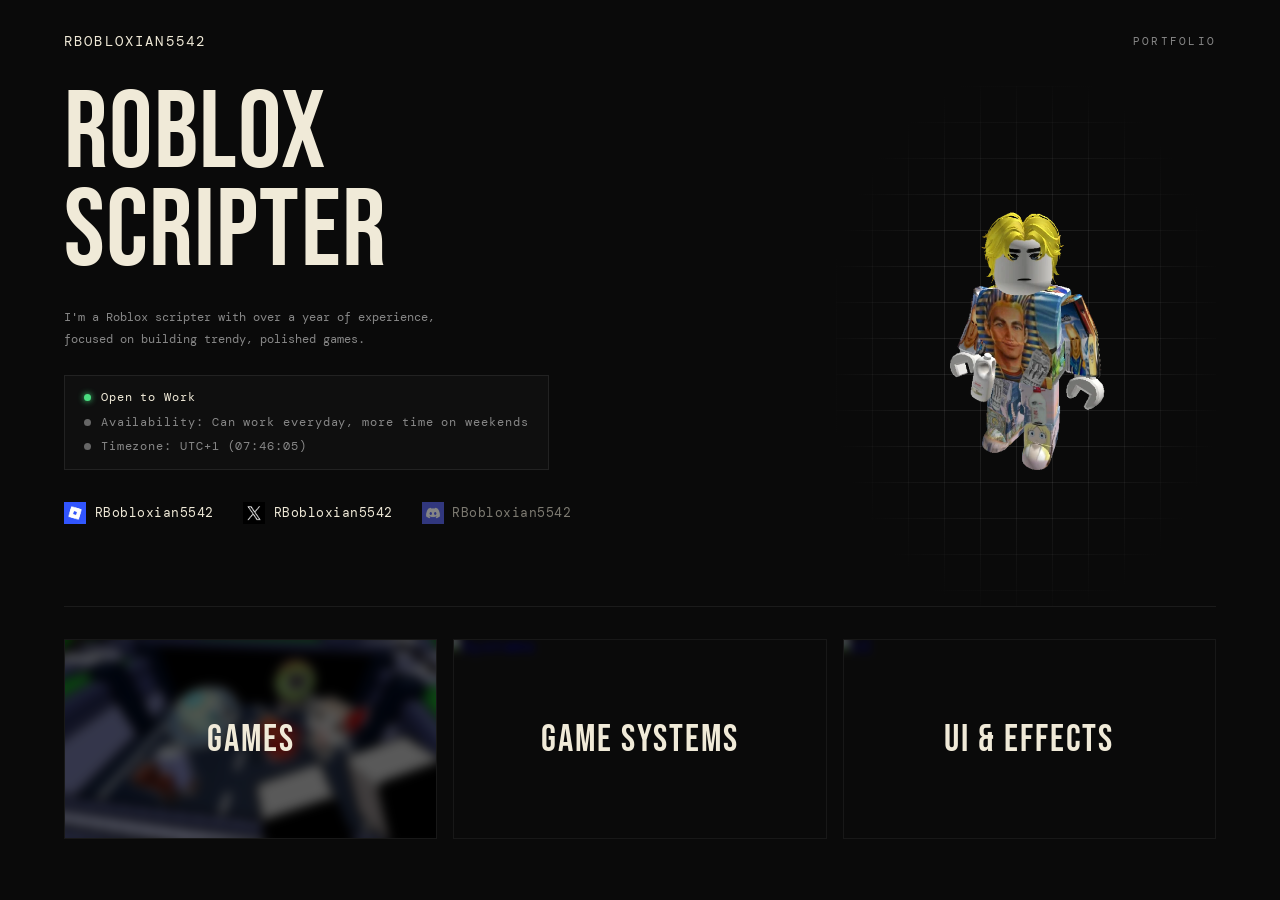
==== index.html @ fc343044 "Update index.html to jpg" ====
<!DOCTYPE html>
<html lang="en">
<head>
  <meta charset="UTF-8">
  <meta name="viewport" content="width=device-width, initial-scale=1.0">
  <title>RBobloxian5542 — Portfolio</title>
  <link rel="preconnect" href="https://fonts.googleapis.com">
  <link rel="preconnect" href="https://fonts.gstatic.com" crossorigin>
  <link href="https://fonts.googleapis.com/css2?family=Bebas+Neue&family=DM+Mono:wght@300;400&display=swap" rel="stylesheet">
  <style>
    :root {
      --bg:       #0a0a0a;
      --text:     #f0ead8;
      --text-dim: #888888;
      --grid:     rgba(255, 255, 255, 0.04);
    }

    *, *::before, *::after { box-sizing: border-box; margin: 0; padding: 0; }
    html, body { width: 100%; min-height: 100%; }

    body {
      background: var(--bg);
      color: var(--text);
      font-family: 'DM Mono', monospace;
      overflow-x: hidden;
    }

    /* ── HERO ── */
    .hero {
      display: flex;
      flex-direction: column;
      padding: 2rem 5vw 0;
    }

    /* top bar */
    .hero-topbar {
      display: flex;
      justify-content: space-between;
      align-items: center;
      margin-bottom: 3vh;
    }

    .hero-name {
      font-size: 0.9rem;
      letter-spacing: 0.15em;
      text-transform: uppercase;
      color: var(--text);
    }

    .hero-label {
      font-size: 0.7rem;
      letter-spacing: 0.2em;
      text-transform: uppercase;
      color: var(--text-dim);
    }

    /* content row */
    .hero-content {
      display: flex;
      justify-content: space-between;
      align-items: flex-start;
      flex: 1;
      gap: 2vw;
      padding-top: 1vh;
    }

    /* left */
    .hero-left {
      flex: 1;
      max-width: 520px;
    }

    .hero-title {
      font-family: 'Bebas Neue', sans-serif;
      font-size: clamp(4rem, 8.5vw, 8.5rem);
      line-height: 0.9;
      color: var(--text);
      margin-bottom: 1.5rem;
      letter-spacing: 0.01em;
      font-weight: 400;
    }

    .hero-desc {
      font-size: 0.78rem;
      line-height: 1.8;
      color: var(--text-dim);
      max-width: 400px;
      margin-bottom: 1.5rem;
    }

    /* ── AVAILABILITY BADGE (now under desc) ── */
    .badge-wrap {
      display: flex;
      flex-direction: column;
      gap: 0.5rem;
      margin-bottom: 2rem;
      border: 1px solid rgba(255,255,255,0.08);
      background: rgba(255,255,255,0.02);
      padding: 0.9rem 1.2rem;
      width: fit-content;
    }

    .badge-row {
      display: flex;
      align-items: center;
      gap: 0.6rem;
      font-size: 0.72rem;
      letter-spacing: 0.08em;
      color: var(--text-dim);
    }

    .badge-dot {
      width: 7px;
      height: 7px;
      border-radius: 50%;
      flex-shrink: 0;
    }

    .badge-dot.green { background: #4ade80; box-shadow: 0 0 6px #4ade80; }
    .badge-dot.red   { background: #f87171; box-shadow: 0 0 6px #f87171; }
    .badge-dot.grey  { background: #666; }

    .badge-label { color: var(--text); }

    /* socials — horizontal row */
    .hero-socials {
      display: flex;
      flex-direction: row;
      gap: 1.8rem;
      align-items: center;
    }

    .social-link {
      display: inline-flex;
      align-items: center;
      gap: 0.55rem;
      text-decoration: none;
      color: var(--text);
      font-size: 0.8rem;
      letter-spacing: 0.04em;
      transition: opacity 0.2s;
    }

    .social-link:hover { opacity: 0.55; }

    .social-link.no-link {
      cursor: default;
      opacity: 0.5;
    }

    .social-icon {
      width: 22px;
      height: 22px;
      object-fit: contain;
    }

    /* right — avatar with grid bg */
    .hero-right {
      flex: 0 0 auto;
      position: relative;
      display: flex;
      align-items: flex-end;
      justify-content: center;
      width: 380px;
      min-height: 420px;
      overflow: visible;
    }

    /* geometric grid background */
    .hero-right::before {
      content: '';
      position: absolute;
      inset: 0;
      background-image:
        linear-gradient(rgba(255,255,255,0.08) 1px, transparent 1px),
        linear-gradient(90deg, rgba(255,255,255,0.08) 1px, transparent 1px);
      background-size: 36px 36px;
      z-index: 0;
    }

    /* fade grid at edges */
    .hero-right::after {
      content: '';
      position: absolute;
      inset: 0;
      background: radial-gradient(ellipse at center, transparent 35%, var(--bg) 75%);
      z-index: 1;
      pointer-events: none;
    }

    .avatar {
      height: clamp(380px, 58vh, 520px);
      width: auto;
      object-fit: contain;
      display: block;
      position: relative;
      z-index: 2;
      max-width: 100%;
    }

    /* divider between hero and buttons */
    .hero-divider {
      height: 1px;
      background: rgba(255,255,255,0.07);
      margin: 0 5vw;
    }

    /* responsive */
    @media (max-width: 900px) {
      .hero-content { flex-wrap: wrap; }
      .hero-right { width: 280px; min-height: 300px; }
      .avatar { height: 280px; }
    }

    @media (max-width: 768px) {
      .hero-content { flex-direction: column; align-items: center; gap: 2rem; }
      .hero-right { width: 240px; min-height: 260px; }
      .avatar { height: 240px; }
      .hero-socials { flex-wrap: wrap; gap: 1.2rem; }
      .categories { grid-template-columns: 1fr; }
      .cat-btn { height: 140px; }
    }

    /* ── AVAILABILITY BADGE ── */
    .badge-wrap {
      display: flex;
      flex-direction: column;
      gap: 0.6rem;
      align-self: center;
      flex: 0 0 auto;
      min-width: 220px;
    }

    .badge-row {
      display: flex;
      align-items: center;
      gap: 0.6rem;
      font-size: 0.72rem;
      letter-spacing: 0.08em;
      color: var(--text-dim);
    }

    .badge-dot {
      width: 7px;
      height: 7px;
      border-radius: 50%;
      flex-shrink: 0;
    }

    .badge-dot.green { background: #4ade80; box-shadow: 0 0 6px #4ade80; }
    .badge-dot.red   { background: #f87171; box-shadow: 0 0 6px #f87171; }
    .badge-dot.grey  { background: #666; }

    .badge-label { color: var(--text); }

    /* ── CATEGORY BUTTONS ── */
    .categories {
      display: grid;
      grid-template-columns: repeat(3, 1fr);
      gap: 1rem;
      padding: 2rem 5vw 3rem;
    }

    .cat-btn {
      position: relative;
      height: 200px;
      overflow: hidden;
      text-decoration: none;
      display: block;
      border: 1px solid rgba(255,255,255,0.06);
    }

    .cat-btn img {
      position: absolute;
      inset: 0;
      width: 100%;
      height: 100%;
      object-fit: cover;
      filter: blur(4px) brightness(0.35);
      transform: scale(1.05);
      transition: filter 0.3s, transform 0.3s;
    }

    .cat-btn:hover img {
      filter: blur(2px) brightness(0.55);
      transform: scale(1.08);
    }

    .cat-btn-label {
      position: absolute;
      inset: 0;
      display: flex;
      align-items: center;
      justify-content: center;
      font-family: 'Bebas Neue', sans-serif;
      font-size: clamp(1.8rem, 3vw, 2.8rem);
      letter-spacing: 0.05em;
      color: var(--text);
      z-index: 2;
      transition: opacity 0.2s;
    }

    .cat-btn:hover .cat-btn-label { opacity: 0.8; }
  </style>
</head>
<body>

  <header class="hero">

    <div class="hero-topbar">
      <span class="hero-name">RBobloxian5542</span>
      <span class="hero-label">Portfolio</span>
    </div>

    <div class="hero-content">

      <div class="hero-left">
        <h1 class="hero-title">
          Roblox<br>
          Scripter
        </h1>
        <p class="hero-desc">
          I'm a Roblox scripter with over a year of experience,
          focused on building trendy, polished games.
        </p>

        <!-- Availability Badge — under description -->
        <div class="badge-wrap">
          <div class="badge-row">
            <span class="badge-dot" id="status-dot"></span>
            <span class="badge-label" id="status-text">Loading...</span>
          </div>
          <div class="badge-row">
            <span class="badge-dot grey"></span>
            <span>Availability: Can work everyday, more time on weekends</span>
          </div>
          <div class="badge-row">
            <span class="badge-dot grey"></span>
            <span id="badge-timezone">—</span>
          </div>
        </div>

        <div class="hero-socials">
          <a href="https://www.roblox.com/users/7539349290/profile" target="_blank" class="social-link">
            <img src="Images/Roblox.png" alt="Roblox" class="social-icon">
            <span>RBobloxian5542</span>
          </a>
          <a href="https://x.com/RBobloxian5542" target="_blank" class="social-link">
            <img src="Images/X.png" alt="X" class="social-icon">
            <span>RBobloxian5542</span>
          </a>
          <div class="social-link no-link">
            <img src="Images/Discord.png" alt="Discord" class="social-icon">
            <span>RBobloxian5542</span>
          </div>
        </div>
      </div>

      <div class="hero-right">
        <img src="Images/RobloxAvatar.png" alt="Roblox Avatar" class="avatar">
      </div>

    </div>

  </header>

  <div class="hero-divider"></div>

  <!-- Category Buttons -->
  <section class="categories">
    <a href="https://rbobloxian5542.github.io/games" class="cat-btn">
      <img src="Images/ButtonGames.jpg" alt="Games">
      <span class="cat-btn-label">Games</span>
    </a>
    <a href="https://rbobloxian5542.github.io/systems" class="cat-btn">
      <img src="Images/ButtonSystems.png" alt="Systems">
      <span class="cat-btn-label">Game Systems</span>
    </a>
    <a href="https://rbobloxian5542.github.io/ui" class="cat-btn">
      <img src="Images/ButtonUI.png" alt="UI">
      <span class="cat-btn-label">UI & Effects</span>
    </a>
  </section>

  <script>
    fetch('config.json')
      .then(r => r.json())
      .then(cfg => {
        const dot  = document.getElementById('status-dot');
        const text = document.getElementById('status-text');
        if (cfg.openToWork) {
          dot.classList.add('green');
          text.textContent = 'Open to Work';
        } else {
          dot.classList.add('red');
          text.textContent = 'Not Available';
        }

        const tz = cfg.timezone || 'UTC+1';
        const ianaMap = {
          'UTC+1': 'Europe/Prague', 'UTC+2': 'Europe/Helsinki',
          'UTC+0': 'Europe/London', 'UTC-5': 'America/New_York',
          'UTC-8': 'America/Los_Angeles'
        };
        const ianaZone = ianaMap[tz] || 'Europe/Prague';

        function updateClock() {
          const time = new Date().toLocaleTimeString('en-GB', {
            hour: '2-digit', minute: '2-digit', second: '2-digit',
            timeZone: ianaZone
          });
          document.getElementById('badge-timezone').textContent =
            'Timezone: ' + tz + ' (' + time + ')';
        }
        updateClock();
        setInterval(updateClock, 1000);
      })
      .catch(() => {
        document.getElementById('status-text').textContent = 'Config not found';
      });
  </script>

</body>
</html>
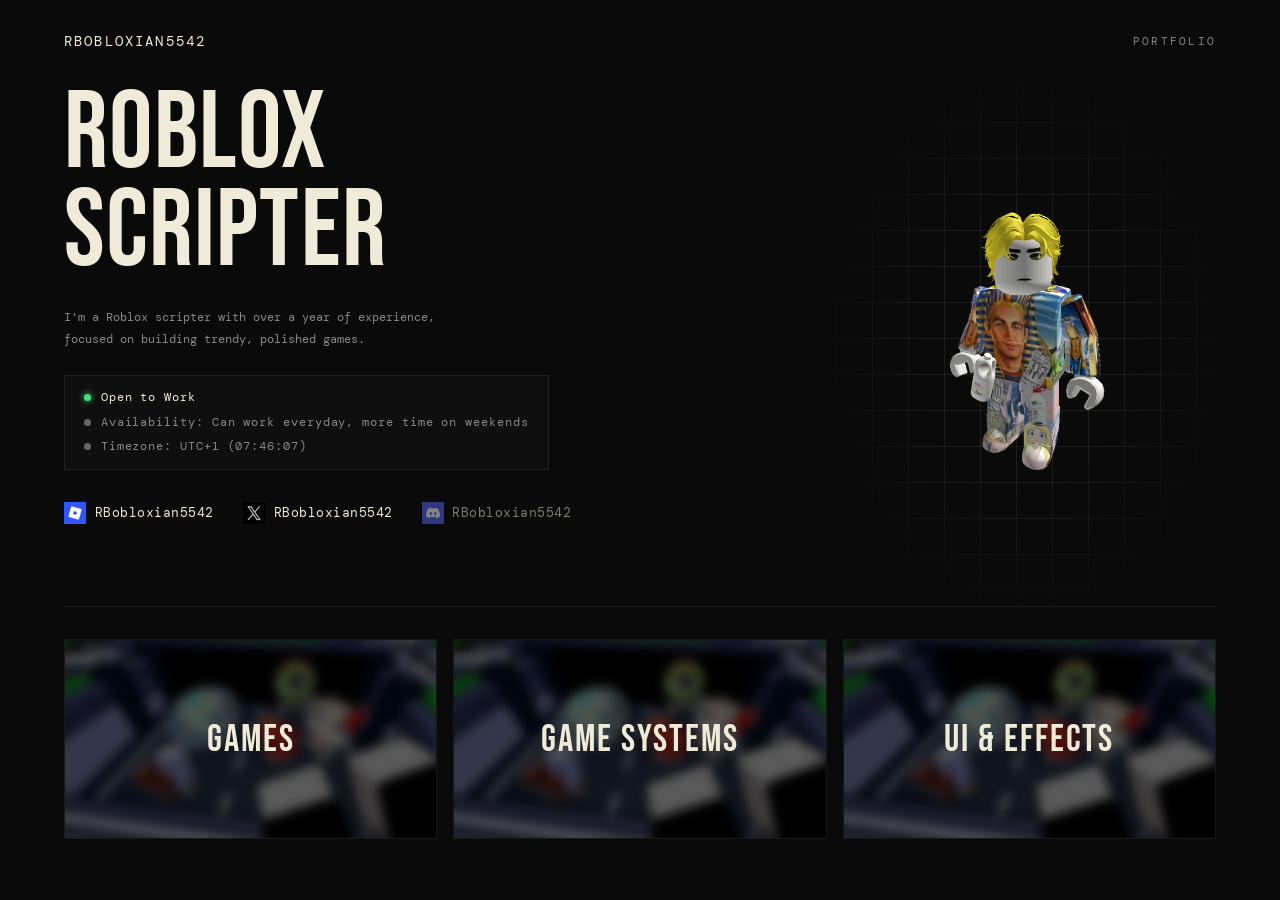
==== commit b6827eb8: "Update index.html" ====
--- a/index.html
+++ b/index.html
@@ -373,11 +373,11 @@
       <span class="cat-btn-label">Games</span>
     </a>
     <a href="https://rbobloxian5542.github.io/systems" class="cat-btn">
-      <img src="Images/ButtonSystems.png" alt="Systems">
+      <img src="Images/ButtonSystems.jpg" alt="Systems">
       <span class="cat-btn-label">Game Systems</span>
     </a>
     <a href="https://rbobloxian5542.github.io/ui" class="cat-btn">
-      <img src="Images/ButtonUI.png" alt="UI">
+      <img src="Images/ButtonUI.jpg" alt="UI">
       <span class="cat-btn-label">UI & Effects</span>
     </a>
   </section>
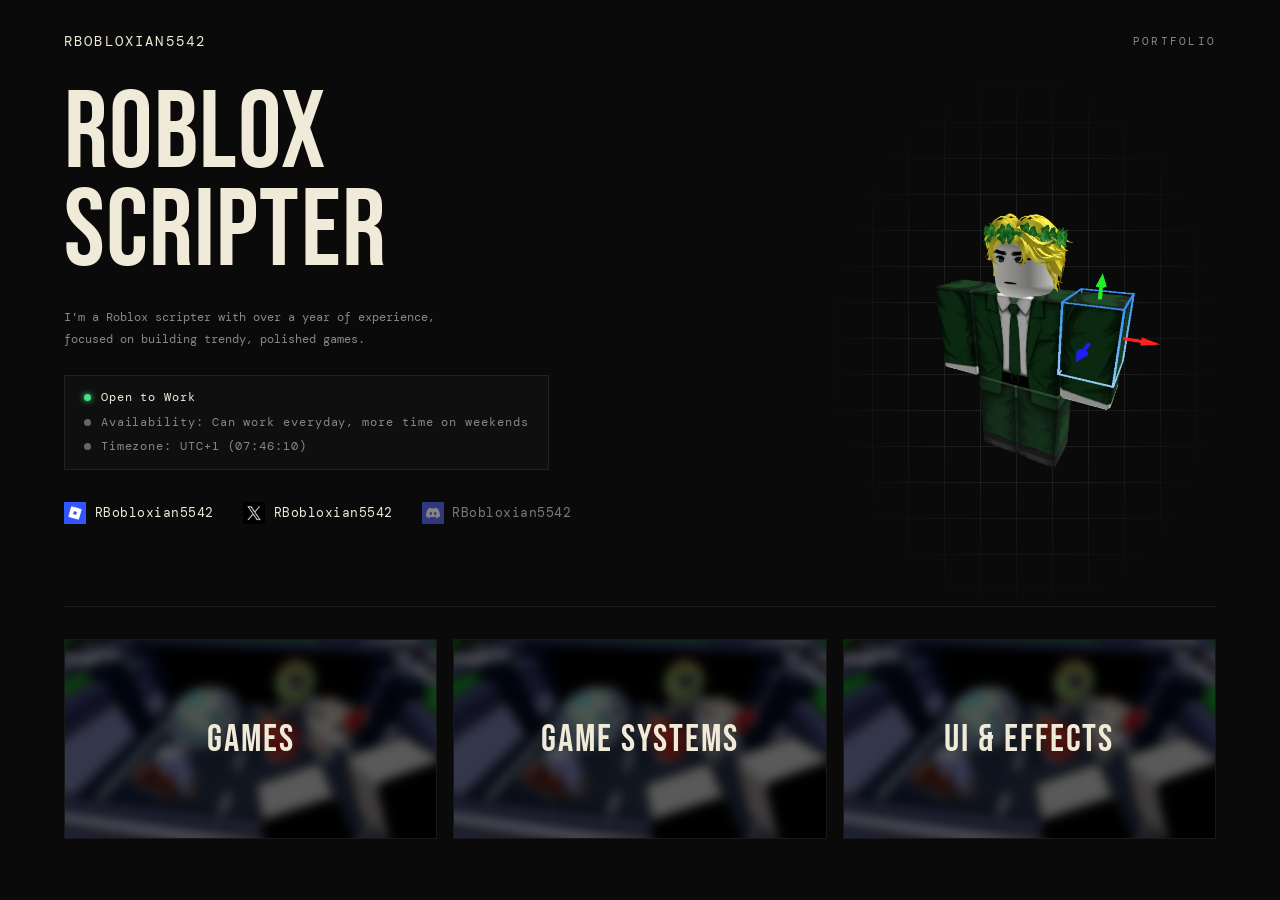
==== commit c98336bf: "Replace RobloxAvatar.png with Avatar.png" ====
--- a/index.html
+++ b/index.html
@@ -357,7 +357,7 @@
       </div>
 
       <div class="hero-right">
-        <img src="Images/RobloxAvatar.png" alt="Roblox Avatar" class="avatar">
+        <img src="Images/Avatar.png" alt="Roblox Avatar" class="avatar">
       </div>
 
     </div>
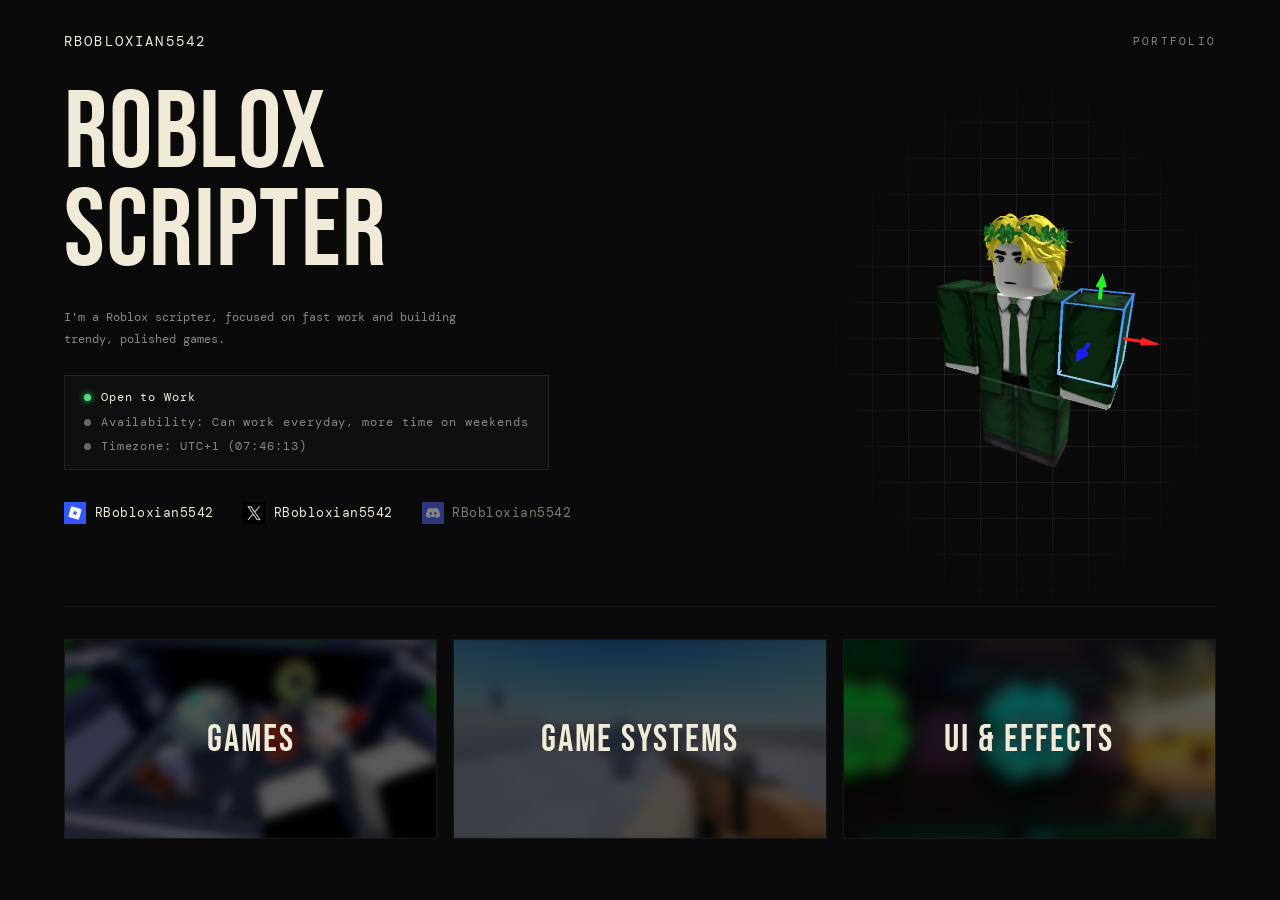
==== commit 54b528c4: "Description change" ====
--- a/index.html
+++ b/index.html
@@ -320,8 +320,8 @@
           Scripter
         </h1>
         <p class="hero-desc">
-          I'm a Roblox scripter with over a year of experience,
-          focused on building trendy, polished games.
+          I'm a Roblox scripter,
+          focused on fast work and building trendy, polished games.
         </p>
 
         <!-- Availability Badge — under description -->
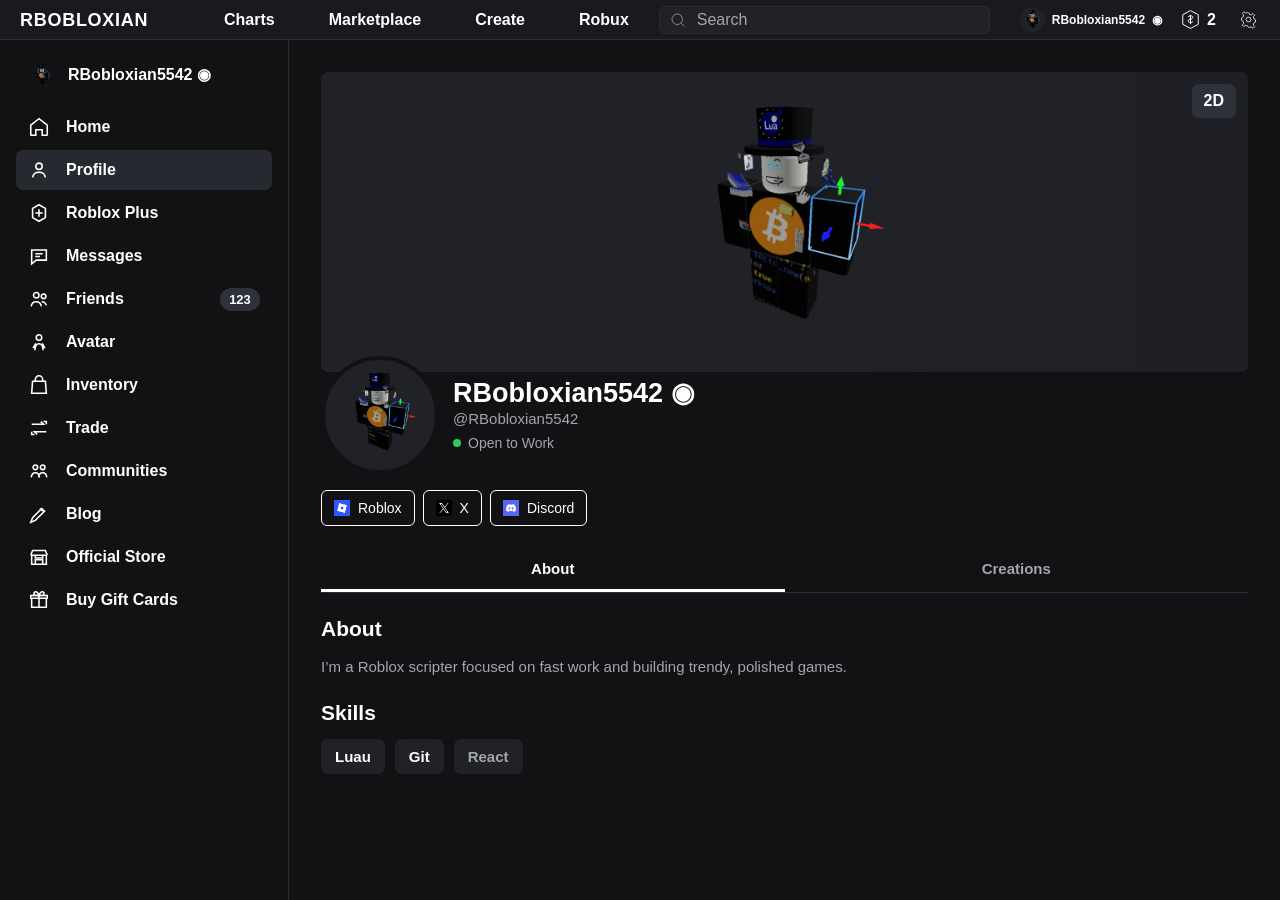
==== commit 9bdbbce1: "new vers" ====
--- a/index.html
+++ b/index.html
@@ -3,422 +3,109 @@
 <head>
   <meta charset="UTF-8">
   <meta name="viewport" content="width=device-width, initial-scale=1.0">
-  <title>RBobloxian5542 — Portfolio</title>
-  <link rel="preconnect" href="https://fonts.googleapis.com">
-  <link rel="preconnect" href="https://fonts.gstatic.com" crossorigin>
-  <link href="https://fonts.googleapis.com/css2?family=Bebas+Neue&family=DM+Mono:wght@300;400&display=swap" rel="stylesheet">
-  <style>
-    :root {
-      --bg:       #0a0a0a;
-      --text:     #f0ead8;
-      --text-dim: #888888;
-      --grid:     rgba(255, 255, 255, 0.04);
-    }
+  <title>RBobloxian5542 — Profile</title>
+  <link rel="stylesheet" href="site.css">
+</head>
+<body data-root="." data-active="profile">
+  <div id="page-content">
+    <div class="profile-page">
+      <div class="profile-banner">
+        <img src="Images/Avatar.png" alt="RBobloxian5542 avatar">
+        <span class="profile-banner-label">2D</span>
+      </div>
 
-    *, *::before, *::after { box-sizing: border-box; margin: 0; padding: 0; }
-    html, body { width: 100%; min-height: 100%; }
-
-    body {
-      background: var(--bg);
-      color: var(--text);
-      font-family: 'DM Mono', monospace;
-      overflow-x: hidden;
-    }
-
-    /* ── HERO ── */
-    .hero {
-      display: flex;
-      flex-direction: column;
-      padding: 2rem 5vw 0;
-    }
-
-    /* top bar */
-    .hero-topbar {
-      display: flex;
-      justify-content: space-between;
-      align-items: center;
-      margin-bottom: 3vh;
-    }
-
-    .hero-name {
-      font-size: 0.9rem;
-      letter-spacing: 0.15em;
-      text-transform: uppercase;
-      color: var(--text);
-    }
-
-    .hero-label {
-      font-size: 0.7rem;
-      letter-spacing: 0.2em;
-      text-transform: uppercase;
-      color: var(--text-dim);
-    }
-
-    /* content row */
-    .hero-content {
-      display: flex;
-      justify-content: space-between;
-      align-items: flex-start;
-      flex: 1;
-      gap: 2vw;
-      padding-top: 1vh;
-    }
-
-    /* left */
-    .hero-left {
-      flex: 1;
-      max-width: 520px;
-    }
-
-    .hero-title {
-      font-family: 'Bebas Neue', sans-serif;
-      font-size: clamp(4rem, 8.5vw, 8.5rem);
-      line-height: 0.9;
-      color: var(--text);
-      margin-bottom: 1.5rem;
-      letter-spacing: 0.01em;
-      font-weight: 400;
-    }
-
-    .hero-desc {
-      font-size: 0.78rem;
-      line-height: 1.8;
-      color: var(--text-dim);
-      max-width: 400px;
-      margin-bottom: 1.5rem;
-    }
-
-    /* ── AVAILABILITY BADGE (now under desc) ── */
-    .badge-wrap {
-      display: flex;
-      flex-direction: column;
-      gap: 0.5rem;
-      margin-bottom: 2rem;
-      border: 1px solid rgba(255,255,255,0.08);
-      background: rgba(255,255,255,0.02);
-      padding: 0.9rem 1.2rem;
-      width: fit-content;
-    }
-
-    .badge-row {
-      display: flex;
-      align-items: center;
-      gap: 0.6rem;
-      font-size: 0.72rem;
-      letter-spacing: 0.08em;
-      color: var(--text-dim);
-    }
-
-    .badge-dot {
-      width: 7px;
-      height: 7px;
-      border-radius: 50%;
-      flex-shrink: 0;
-    }
-
-    .badge-dot.green { background: #4ade80; box-shadow: 0 0 6px #4ade80; }
-    .badge-dot.red   { background: #f87171; box-shadow: 0 0 6px #f87171; }
-    .badge-dot.grey  { background: #666; }
-
-    .badge-label { color: var(--text); }
-
-    /* socials — horizontal row */
-    .hero-socials {
-      display: flex;
-      flex-direction: row;
-      gap: 1.8rem;
-      align-items: center;
-    }
-
-    .social-link {
-      display: inline-flex;
-      align-items: center;
-      gap: 0.55rem;
-      text-decoration: none;
-      color: var(--text);
-      font-size: 0.8rem;
-      letter-spacing: 0.04em;
-      transition: opacity 0.2s;
-    }
-
-    .social-link:hover { opacity: 0.55; }
-
-    .social-link.no-link {
-      cursor: default;
-      opacity: 0.5;
-    }
-
-    .social-icon {
-      width: 22px;
-      height: 22px;
-      object-fit: contain;
-    }
-
-    /* right — avatar with grid bg */
-    .hero-right {
-      flex: 0 0 auto;
-      position: relative;
-      display: flex;
-      align-items: flex-end;
-      justify-content: center;
-      width: 380px;
-      min-height: 420px;
-      overflow: visible;
-    }
-
-    /* geometric grid background */
-    .hero-right::before {
-      content: '';
-      position: absolute;
-      inset: 0;
-      background-image:
-        linear-gradient(rgba(255,255,255,0.08) 1px, transparent 1px),
-        linear-gradient(90deg, rgba(255,255,255,0.08) 1px, transparent 1px);
-      background-size: 36px 36px;
-      z-index: 0;
-    }
-
-    /* fade grid at edges */
-    .hero-right::after {
-      content: '';
-      position: absolute;
-      inset: 0;
-      background: radial-gradient(ellipse at center, transparent 35%, var(--bg) 75%);
-      z-index: 1;
-      pointer-events: none;
-    }
-
-    .avatar {
-      height: clamp(380px, 58vh, 520px);
-      width: auto;
-      object-fit: contain;
-      display: block;
-      position: relative;
-      z-index: 2;
-      max-width: 100%;
-    }
-
-    /* divider between hero and buttons */
-    .hero-divider {
-      height: 1px;
-      background: rgba(255,255,255,0.07);
-      margin: 0 5vw;
-    }
-
-    /* responsive */
-    @media (max-width: 900px) {
-      .hero-content { flex-wrap: wrap; }
-      .hero-right { width: 280px; min-height: 300px; }
-      .avatar { height: 280px; }
-    }
-
-    @media (max-width: 768px) {
-      .hero-content { flex-direction: column; align-items: center; gap: 2rem; }
-      .hero-right { width: 240px; min-height: 260px; }
-      .avatar { height: 240px; }
-      .hero-socials { flex-wrap: wrap; gap: 1.2rem; }
-      .categories { grid-template-columns: 1fr; }
-      .cat-btn { height: 140px; }
-    }
-
-    /* ── AVAILABILITY BADGE ── */
-    .badge-wrap {
-      display: flex;
-      flex-direction: column;
-      gap: 0.6rem;
-      align-self: center;
-      flex: 0 0 auto;
-      min-width: 220px;
-    }
-
-    .badge-row {
-      display: flex;
-      align-items: center;
-      gap: 0.6rem;
-      font-size: 0.72rem;
-      letter-spacing: 0.08em;
-      color: var(--text-dim);
-    }
-
-    .badge-dot {
-      width: 7px;
-      height: 7px;
-      border-radius: 50%;
-      flex-shrink: 0;
-    }
-
-    .badge-dot.green { background: #4ade80; box-shadow: 0 0 6px #4ade80; }
-    .badge-dot.red   { background: #f87171; box-shadow: 0 0 6px #f87171; }
-    .badge-dot.grey  { background: #666; }
-
-    .badge-label { color: var(--text); }
-
-    /* ── CATEGORY BUTTONS ── */
-    .categories {
-      display: grid;
-      grid-template-columns: repeat(3, 1fr);
-      gap: 1rem;
-      padding: 2rem 5vw 3rem;
-    }
-
-    .cat-btn {
-      position: relative;
-      height: 200px;
-      overflow: hidden;
-      text-decoration: none;
-      display: block;
-      border: 1px solid rgba(255,255,255,0.06);
-    }
-
-    .cat-btn img {
-      position: absolute;
-      inset: 0;
-      width: 100%;
-      height: 100%;
-      object-fit: cover;
-      filter: blur(4px) brightness(0.35);
-      transform: scale(1.05);
-      transition: filter 0.3s, transform 0.3s;
-    }
-
-    .cat-btn:hover img {
-      filter: blur(2px) brightness(0.55);
-      transform: scale(1.08);
-    }
-
-    .cat-btn-label {
-      position: absolute;
-      inset: 0;
-      display: flex;
-      align-items: center;
-      justify-content: center;
-      font-family: 'Bebas Neue', sans-serif;
-      font-size: clamp(1.8rem, 3vw, 2.8rem);
-      letter-spacing: 0.05em;
-      color: var(--text);
-      z-index: 2;
-      transition: opacity 0.2s;
-    }
-
-    .cat-btn:hover .cat-btn-label { opacity: 0.8; }
-  </style>
-</head>
-<body>
-
-  <header class="hero">
-
-    <div class="hero-topbar">
-      <span class="hero-name">RBobloxian5542</span>
-      <span class="hero-label">Portfolio</span>
-    </div>
-
-    <div class="hero-content">
-
-      <div class="hero-left">
-        <h1 class="hero-title">
-          Roblox<br>
-          Scripter
-        </h1>
-        <p class="hero-desc">
-          I'm a Roblox scripter,
-          focused on fast work and building trendy, polished games.
-        </p>
-
-        <!-- Availability Badge — under description -->
-        <div class="badge-wrap">
-          <div class="badge-row">
-            <span class="badge-dot" id="status-dot"></span>
-            <span class="badge-label" id="status-text">Loading...</span>
-          </div>
-          <div class="badge-row">
-            <span class="badge-dot grey"></span>
-            <span>Availability: Can work everyday, more time on weekends</span>
-          </div>
-          <div class="badge-row">
-            <span class="badge-dot grey"></span>
-            <span id="badge-timezone">—</span>
-          </div>
-        </div>
-
-        <div class="hero-socials">
-          <a href="https://www.roblox.com/users/7539349290/profile" target="_blank" class="social-link">
-            <img src="Images/Roblox.png" alt="Roblox" class="social-icon">
-            <span>RBobloxian5542</span>
-          </a>
-          <a href="https://x.com/RBobloxian5542" target="_blank" class="social-link">
-            <img src="Images/X.png" alt="X" class="social-icon">
-            <span>RBobloxian5542</span>
-          </a>
-          <div class="social-link no-link">
-            <img src="Images/Discord.png" alt="Discord" class="social-icon">
-            <span>RBobloxian5542</span>
-          </div>
+      <div class="profile-identity">
+        <img class="profile-avatar" src="Images/Avatar.png" alt="RBobloxian5542 avatar">
+        <div>
+          <h1 class="profile-name">RBobloxian5542 ◉</h1>
+          <p class="profile-handle">@RBobloxian5542</p>
+          <div class="profile-status"><span class="status-dot" id="profile-status-dot"></span><span id="profile-status-text">Loading...</span></div>
         </div>
       </div>
 
-      <div class="hero-right">
-        <img src="Images/Avatar.png" alt="Roblox Avatar" class="avatar">
+      <div class="profile-socials" aria-label="Social links">
+        <a class="social-button" href="https://www.roblox.com/users/7539349290/profile" target="_blank" rel="noreferrer">
+          <img src="Images/Roblox.png" alt=""> Roblox
+        </a>
+        <a class="social-button" href="https://x.com/RBobloxian5542" target="_blank" rel="noreferrer">
+          <img src="Images/X.png" alt=""> X
+        </a>
+        <span class="social-button"><img src="Images/Discord.png" alt=""> Discord</span>
       </div>
 
+      <div class="tabs" role="tablist" aria-label="Profile sections">
+        <button class="tab-button active" type="button" role="tab" aria-selected="true" data-tab="about">About</button>
+        <button class="tab-button" type="button" role="tab" aria-selected="false" data-tab="creations">Creations</button>
+      </div>
+
+      <section class="tab-panel" id="about-panel" role="tabpanel">
+        <h2 class="profile-section-title">About</h2>
+        <p class="profile-description" id="profile-description">I’m a Roblox scripter focused on fast work and building trendy, polished games.</p>
+        <h2 class="profile-section-title">Skills</h2>
+        <div class="skills">
+          <span class="skill">Luau</span>
+          <span class="skill">Git</span>
+          <span class="skill learning">React</span>
+        </div>
+      </section>
+
+      <section class="tab-panel" id="creations-panel" role="tabpanel" hidden>
+        <h2 class="profile-section-title">Featured Work</h2>
+        <div class="featured-grid" id="featured-grid"></div>
+      </section>
     </div>
+  </div>
 
-  </header>
+  <script src="site.js"></script>
+  <script>
+    const tabButtons = document.querySelectorAll('.tab-button');
+    const panels = {
+      about: document.getElementById('about-panel'),
+      creations: document.getElementById('creations-panel')
+    };
 
-  <div class="hero-divider"></div>
+    tabButtons.forEach((button) => {
+      button.addEventListener('click', () => {
+        const selected = button.dataset.tab;
+        tabButtons.forEach((tab) => {
+          const isSelected = tab === button;
+          tab.classList.toggle('active', isSelected);
+          tab.setAttribute('aria-selected', String(isSelected));
+        });
+        Object.entries(panels).forEach(([key, panel]) => {
+          panel.hidden = key !== selected;
+        });
+      });
+    });
 
-  <!-- Category Buttons -->
-  <section class="categories">
-    <a href="https://rbobloxian5542.github.io/games" class="cat-btn">
-      <img src="Images/ButtonGames.jpg" alt="Games">
-      <span class="cat-btn-label">Games</span>
-    </a>
-    <a href="https://rbobloxian5542.github.io/systems" class="cat-btn">
-      <img src="Images/ButtonSystems.jpg" alt="Systems">
-      <span class="cat-btn-label">Game Systems</span>
-    </a>
-    <a href="https://rbobloxian5542.github.io/ui" class="cat-btn">
-      <img src="Images/ButtonUI.jpg" alt="UI">
-      <span class="cat-btn-label">UI & Effects</span>
-    </a>
-  </section>
-
-  <script>
     fetch('config.json')
-      .then(r => r.json())
-      .then(cfg => {
-        const dot  = document.getElementById('status-dot');
-        const text = document.getElementById('status-text');
-        if (cfg.openToWork) {
-          dot.classList.add('green');
-          text.textContent = 'Open to Work';
-        } else {
-          dot.classList.add('red');
-          text.textContent = 'Not Available';
-        }
-
-        const tz = cfg.timezone || 'UTC+1';
-        const ianaMap = {
-          'UTC+1': 'Europe/Prague', 'UTC+2': 'Europe/Helsinki',
-          'UTC+0': 'Europe/London', 'UTC-5': 'America/New_York',
-          'UTC-8': 'America/Los_Angeles'
-        };
-        const ianaZone = ianaMap[tz] || 'Europe/Prague';
-
-        function updateClock() {
-          const time = new Date().toLocaleTimeString('en-GB', {
-            hour: '2-digit', minute: '2-digit', second: '2-digit',
-            timeZone: ianaZone
-          });
-          document.getElementById('badge-timezone').textContent =
-            'Timezone: ' + tz + ' (' + time + ')';
-        }
-        updateClock();
-        setInterval(updateClock, 1000);
+      .then((response) => response.json())
+      .then((config) => {
+        const open = Boolean(config.openToWork);
+        document.getElementById('profile-status-dot').classList.toggle('open', open);
+        document.getElementById('profile-status-text').textContent = open ? 'Open to Work' : 'Not Available';
       })
       .catch(() => {
-        document.getElementById('status-text').textContent = 'Config not found';
+        document.getElementById('profile-status-text').textContent = 'Status unavailable';
+      });
+
+    fetch('games.json')
+      .then((response) => response.json())
+      .then((games) => {
+        const featured = games.filter((game) => !game.hide).slice(0, 3);
+        document.getElementById('featured-grid').innerHTML = featured.map((game) => `
+          <a class="creation-card" href="games/game.html?game=${encodeURIComponent(game.slug)}">
+            <img src="${game.thumb}" alt="${game.title}">
+            <div class="creation-card-info">
+              <p class="creation-card-title">${game.title}</p>
+              <span class="creation-card-meta">${game.tag || 'Roblox project'}</span>
+            </div>
+          </a>
+        `).join('');
+      })
+      .catch(() => {
+        document.getElementById('featured-grid').innerHTML = '<p class="muted">Featured work could not be loaded.</p>';
       });
   </script>
-
 </body>
 </html>
--- a/site.css
+++ b/site.css
@@ -0,0 +1,516 @@
+:root {
+  color-scheme: dark;
+  --topbar: #191a1f;
+  --page: #121215;
+  --sidebar: #121215;
+  --surface: #272930;
+  --surface-2: #212227;
+  --surface-3: #30323b;
+  --border: #2d2e35;
+  --text: #ffffff;
+  --muted: #a4a6ad;
+  --subtle: #777a83;
+  --accent: #335fff;
+  --accent-hover: #4f76ff;
+  --danger: #d94b55;
+  --shadow: rgba(0, 0, 0, 0.28);
+}
+
+:root[data-theme="light"] {
+  color-scheme: light;
+  --topbar: #f7f7f8;
+  --page: #ffffff;
+  --sidebar: #ffffff;
+  --surface: #f7f7f8;
+  --surface-2: #edeef1;
+  --surface-3: #e5e6ea;
+  --border: #dedfe5;
+  --text: #191a1f;
+  --muted: #5c5f68;
+  --subtle: #868993;
+  --accent: #335fff;
+  --accent-hover: #244dce;
+  --danger: #c23743;
+  --shadow: rgba(20, 22, 30, 0.12);
+}
+
+*, *::before, *::after { box-sizing: border-box; }
+html, body { width: 100%; min-height: 100%; }
+body {
+  margin: 0;
+  background: var(--page);
+  color: var(--text);
+  font-family: Arial, Helvetica, sans-serif;
+  overflow-x: hidden;
+  transition: background-color 0.18s ease, color 0.18s ease;
+}
+
+a { color: inherit; }
+button, input { font: inherit; }
+button { color: inherit; }
+
+.app-shell {
+  min-height: 100vh;
+  display: grid;
+  grid-template-columns: 289px minmax(0, 1fr);
+  grid-template-rows: 40px minmax(0, 1fr);
+}
+
+.topbar {
+  grid-column: 1 / -1;
+  grid-row: 1;
+  height: 40px;
+  display: flex;
+  align-items: center;
+  gap: 30px;
+  padding: 0 16px 0 20px;
+  background: var(--topbar);
+  border-bottom: 1px solid var(--border);
+  position: sticky;
+  top: 0;
+  z-index: 20;
+}
+
+.brand {
+  min-width: 174px;
+  text-decoration: none;
+  font-size: 18px;
+  font-weight: 900;
+  letter-spacing: 0.04em;
+  line-height: 1;
+}
+
+.topnav {
+  display: flex;
+  align-items: center;
+  gap: 54px;
+  white-space: nowrap;
+}
+
+.topnav a,
+.topnav .topnav-static {
+  color: var(--text);
+  text-decoration: none;
+  font-size: 16px;
+  font-weight: 700;
+  transition: color 0.16s ease, opacity 0.16s ease;
+}
+
+.topnav a:hover,
+.topnav .topnav-static:hover { color: var(--accent-hover); }
+
+.search-box {
+  flex: 1;
+  max-width: 477px;
+  min-width: 140px;
+  height: 28px;
+  display: flex;
+  align-items: center;
+  gap: 8px;
+  padding: 0 9px;
+  color: var(--muted);
+  background: var(--surface-2);
+  border: 1px solid var(--border);
+  border-radius: 7px;
+}
+
+.search-box svg { width: 18px; height: 18px; flex: 0 0 auto; }
+.search-box input {
+  width: 100%;
+  border: 0;
+  outline: 0;
+  color: var(--text);
+  background: transparent;
+  font-size: 16px;
+}
+.search-box input::placeholder { color: var(--muted); opacity: 1; }
+
+.top-actions {
+  display: flex;
+  align-items: center;
+  gap: 10px;
+  margin-left: auto;
+  white-space: nowrap;
+}
+
+.top-profile {
+  display: inline-flex;
+  align-items: center;
+  gap: 7px;
+  text-decoration: none;
+  font-size: 12px;
+  font-weight: 700;
+  transition: color 0.16s ease;
+}
+.top-profile:hover { color: var(--accent-hover); }
+
+.mini-avatar {
+  width: 25px;
+  height: 25px;
+  object-fit: cover;
+  border-radius: 50%;
+  background: var(--surface-2);
+}
+
+.top-action {
+  width: 31px;
+  height: 31px;
+  display: inline-flex;
+  align-items: center;
+  justify-content: center;
+  border: 0;
+  border-radius: 7px;
+  background: transparent;
+  cursor: pointer;
+  transition: color 0.16s ease, background-color 0.16s ease;
+}
+.top-action:hover,
+.top-action[aria-expanded="true"] { color: var(--accent-hover); background: var(--surface); }
+.top-action svg { width: 23px; height: 23px; }
+
+.robux-counter {
+  display: inline-flex;
+  align-items: center;
+  gap: 5px;
+  height: 31px;
+  padding: 0 7px;
+  border-radius: 7px;
+  font-weight: 700;
+  transition: color 0.16s ease, background-color 0.16s ease;
+}
+.robux-counter:hover { color: var(--accent-hover); background: var(--surface); }
+.robux-counter svg { width: 23px; height: 23px; }
+
+.settings-wrap { position: relative; }
+.settings-menu {
+  position: absolute;
+  top: 39px;
+  right: 0;
+  width: 174px;
+  padding: 8px;
+  display: none;
+  background: var(--surface);
+  border-radius: 4px;
+  box-shadow: 0 7px 24px var(--shadow);
+  z-index: 50;
+}
+.settings-menu.open { display: block; }
+.settings-menu::before {
+  content: '';
+  position: absolute;
+  top: -6px;
+  right: 14px;
+  border-left: 6px solid transparent;
+  border-right: 6px solid transparent;
+  border-bottom: 6px solid var(--surface);
+}
+.settings-label {
+  display: block;
+  padding: 7px 8px 4px;
+  color: var(--muted);
+  font-size: 14px;
+  font-weight: 700;
+}
+.theme-toggle {
+  width: 100%;
+  display: flex;
+  align-items: center;
+  justify-content: space-between;
+  border: 0;
+  border-radius: 4px;
+  padding: 9px 8px;
+  background: transparent;
+  color: var(--text);
+  text-align: left;
+  cursor: pointer;
+  font-size: 14px;
+  transition: background-color 0.16s ease, color 0.16s ease;
+}
+.theme-toggle:hover { background: var(--surface-3); color: var(--accent-hover); }
+.theme-switch {
+  width: 31px;
+  height: 18px;
+  padding: 2px;
+  border-radius: 20px;
+  background: var(--subtle);
+  transition: background-color 0.16s ease;
+}
+.theme-switch::after {
+  content: '';
+  display: block;
+  width: 14px;
+  height: 14px;
+  border-radius: 50%;
+  background: var(--page);
+  transition: transform 0.16s ease;
+}
+:root[data-theme="light"] .theme-switch { background: var(--accent); }
+:root[data-theme="light"] .theme-switch::after { transform: translateX(13px); }
+
+.sidebar {
+  grid-column: 1;
+  grid-row: 2;
+  min-height: calc(100vh - 40px);
+  padding: 12px 16px 24px;
+  background: var(--sidebar);
+  border-right: 1px solid var(--border);
+}
+
+.sidebar-profile {
+  display: flex;
+  align-items: center;
+  gap: 12px;
+  min-height: 45px;
+  margin-bottom: 10px;
+  padding: 0 12px;
+  text-decoration: none;
+  font-size: 16px;
+  font-weight: 700;
+  transition: color 0.16s ease;
+}
+.sidebar-profile:hover { color: var(--accent-hover); }
+.sidebar-avatar { width: 28px; height: 28px; object-fit: cover; border-radius: 50%; }
+
+.sidebar-nav { display: flex; flex-direction: column; gap: 3px; }
+.sidebar-link {
+  min-height: 40px;
+  display: flex;
+  align-items: center;
+  gap: 16px;
+  padding: 0 12px;
+  border: 0;
+  border-radius: 7px;
+  background: transparent;
+  color: var(--text);
+  text-decoration: none;
+  text-align: left;
+  cursor: pointer;
+  font-size: 16px;
+  font-weight: 700;
+  transition: color 0.16s ease, background-color 0.16s ease;
+}
+.sidebar-link:hover,
+.sidebar-link.active { background: var(--surface); }
+.sidebar-link:hover { color: var(--accent-hover); }
+.sidebar-link svg { width: 22px; height: 22px; flex: 0 0 auto; stroke-width: 1.7; }
+.sidebar-badge {
+  min-width: 40px;
+  margin-left: auto;
+  padding: 4px 9px;
+  border-radius: 999px;
+  background: var(--surface-3);
+  color: var(--text);
+  text-align: center;
+  font-size: 13px;
+}
+
+.page {
+  grid-column: 2;
+  grid-row: 2;
+  min-width: 0;
+  min-height: calc(100vh - 40px);
+  padding: 32px;
+  background: var(--page);
+}
+
+.page-inner { max-width: 970px; margin: 0 auto; }
+.page-title { margin: 0 0 24px; font-size: 30px; line-height: 1.15; }
+.muted { color: var(--muted); }
+.subtle { color: var(--subtle); }
+
+/* Profile */
+.profile-banner {
+  position: relative;
+  height: 300px;
+  overflow: hidden;
+  border-radius: 7px;
+  background: var(--surface-2);
+}
+.profile-banner::after {
+  content: '';
+  position: absolute;
+  inset: 0;
+  background: linear-gradient(90deg, transparent 45%, rgba(0,0,0,0.06));
+  pointer-events: none;
+}
+.profile-banner img {
+  width: 100%;
+  height: 100%;
+  object-fit: contain;
+  object-position: center;
+}
+.profile-banner-label {
+  position: absolute;
+  top: 12px;
+  right: 12px;
+  z-index: 1;
+  padding: 8px 12px;
+  border-radius: 7px;
+  background: var(--surface-3);
+  color: var(--text);
+  font-weight: 700;
+}
+.profile-identity {
+  position: relative;
+  display: flex;
+  align-items: center;
+  gap: 14px;
+  min-height: 108px;
+  margin-top: -16px;
+  padding: 0 0 12px;
+  z-index: 2;
+}
+.profile-avatar {
+  width: 118px;
+  height: 118px;
+  object-fit: cover;
+  border: 4px solid var(--page);
+  border-radius: 50%;
+  background: var(--surface-2);
+}
+.profile-name { margin: 0 0 3px; font-size: 27px; line-height: 1; }
+.profile-handle { margin: 0; color: var(--muted); font-size: 15px; }
+.profile-status { display: inline-flex; align-items: center; gap: 7px; margin-top: 8px; color: var(--muted); font-size: 14px; }
+.status-dot { width: 8px; height: 8px; border-radius: 50%; background: var(--subtle); }
+.status-dot.open { background: #36c95f; }
+.profile-socials { display: flex; flex-wrap: wrap; gap: 8px; margin: 4px 0 22px; }
+.social-button {
+  display: inline-flex;
+  align-items: center;
+  gap: 8px;
+  min-height: 36px;
+  padding: 0 12px;
+  border: 1px solid var(--text);
+  border-radius: 6px;
+  color: var(--text);
+  text-decoration: none;
+  font-size: 14px;
+  transition: color 0.16s ease, background-color 0.16s ease, border-color 0.16s ease;
+}
+.social-button:hover { border-color: var(--accent-hover); color: var(--accent-hover); background: color-mix(in srgb, var(--accent) 10%, transparent); }
+.social-button img { width: 16px; height: 16px; object-fit: contain; }
+.profile-description { max-width: 680px; margin: 0 0 22px; color: var(--muted); font-size: 15px; line-height: 1.6; white-space: pre-line; }
+
+.tabs {
+  display: grid;
+  grid-template-columns: 1fr 1fr;
+  border-bottom: 1px solid var(--border);
+  margin-bottom: 24px;
+}
+.tab-button {
+  min-height: 44px;
+  border: 0;
+  border-bottom: 3px solid transparent;
+  background: transparent;
+  color: var(--muted);
+  cursor: pointer;
+  font-size: 15px;
+  font-weight: 700;
+  transition: color 0.16s ease, border-color 0.16s ease, background-color 0.16s ease;
+}
+.tab-button:hover { color: var(--accent-hover); background: var(--surface); }
+.tab-button.active { color: var(--text); border-bottom-color: var(--text); }
+.tab-panel[hidden] { display: none; }
+.profile-section-title { margin: 0 0 14px; font-size: 21px; }
+.skills { display: flex; flex-wrap: wrap; gap: 10px; margin-bottom: 28px; }
+.skill {
+  padding: 9px 14px;
+  border-radius: 7px;
+  background: var(--surface-2);
+  color: var(--text);
+  font-size: 15px;
+  font-weight: 700;
+}
+.skill.learning { color: var(--muted); }
+.featured-grid { display: grid; grid-template-columns: repeat(3, minmax(0, 1fr)); gap: 16px; }
+.creation-card {
+  overflow: hidden;
+  border-radius: 7px;
+  background: var(--surface-2);
+  text-decoration: none;
+  transition: transform 0.16s ease, background-color 0.16s ease;
+}
+.creation-card:hover { transform: translateY(-3px); background: var(--surface-3); }
+.creation-card img { display: block; width: 100%; aspect-ratio: 16/9; object-fit: cover; }
+.creation-card-info { padding: 12px; }
+.creation-card-title { margin: 0 0 5px; font-size: 16px; font-weight: 700; }
+.creation-card-meta { color: var(--muted); font-size: 13px; }
+
+/* Catalog pages */
+.catalog-header { display: flex; align-items: end; justify-content: space-between; gap: 20px; margin-bottom: 24px; }
+.catalog-header h1 { margin: 0 0 6px; font-size: 30px; }
+.catalog-header p { margin: 0; color: var(--muted); font-size: 15px; }
+.catalog-grid { display: grid; grid-template-columns: repeat(3, minmax(0, 1fr)); gap: 16px; }
+.catalog-card { overflow: hidden; border-radius: 7px; background: var(--surface-2); text-decoration: none; transition: transform 0.16s ease, background-color 0.16s ease; }
+.catalog-card:hover { transform: translateY(-3px); background: var(--surface-3); }
+.catalog-card img, .catalog-thumb-placeholder { display: block; width: 100%; aspect-ratio: 16/9; object-fit: cover; background: var(--surface-3); }
+.catalog-thumb-placeholder { display: grid; place-items: center; color: var(--subtle); font-size: 13px; }
+.catalog-card-body { padding: 12px 13px 14px; }
+.catalog-card-title { margin: 0 0 6px; font-size: 17px; }
+.catalog-card-meta { color: var(--muted); font-size: 13px; }
+.tag { display: inline-block; margin-bottom: 7px; color: var(--accent-hover); font-size: 12px; font-weight: 700; }
+
+/* Detail pages */
+.detail-page { max-width: 970px; margin: 0 auto; }
+.detail-hero { display: grid; grid-template-columns: minmax(0, 1.65fr) minmax(250px, 0.95fr); gap: 16px; align-items: stretch; }
+.detail-video, .detail-fallback { min-width: 0; overflow: hidden; border-radius: 7px; background: var(--surface-2); aspect-ratio: 16/9; }
+.detail-video iframe, .detail-video video, .detail-fallback img { display: block; width: 100%; height: 100%; border: 0; object-fit: cover; }
+.detail-info { display: flex; flex-direction: column; padding: 8px 0; }
+.detail-info h1 { margin: 0 0 10px; font-size: 30px; line-height: 1.1; }
+.detail-role { margin-bottom: 8px; color: var(--accent-hover); font-size: 14px; font-weight: 700; }
+.detail-visits { color: var(--muted); font-size: 14px; }
+.detail-link { display: inline-flex; align-items: center; justify-content: center; min-height: 48px; margin-top: auto; padding: 0 20px; border-radius: 7px; background: var(--accent); color: #fff; text-decoration: none; font-weight: 700; transition: background-color 0.16s ease, transform 0.16s ease; }
+.detail-link:hover { background: var(--accent-hover); transform: translateY(-1px); }
+.detail-description { margin: 28px 0 24px; padding: 18px; border-radius: 7px; background: var(--surface-2); color: var(--muted); font-size: 15px; line-height: 1.65; white-space: pre-line; }
+.media-carousel { position: relative; margin-top: 20px; }
+.media-carousel h2 { margin: 0 0 12px; font-size: 21px; }
+.carousel-frame { position: relative; overflow: hidden; border-radius: 7px; background: var(--surface-2); }
+.carousel-frame img { display: block; width: 100%; aspect-ratio: 16/9; object-fit: contain; background: var(--surface-2); }
+.carousel-button { position: absolute; top: 50%; width: 42px; height: 42px; display: grid; place-items: center; transform: translateY(-50%); border: 0; border-radius: 50%; background: color-mix(in srgb, var(--surface) 88%, transparent); color: var(--text); cursor: pointer; font-size: 26px; line-height: 1; transition: color 0.16s ease, background-color 0.16s ease; }
+.carousel-button:hover { color: var(--accent-hover); background: var(--surface-3); }
+.carousel-button.prev { left: 14px; }
+.carousel-button.next { right: 14px; }
+.carousel-counter { margin-top: 9px; color: var(--muted); font-size: 13px; text-align: center; }
+
+.empty-state { padding: 40px 0; color: var(--muted); }
+
+@media (max-width: 1100px) {
+  .topnav { gap: 24px; }
+  .brand { min-width: 150px; }
+  .topbar { gap: 18px; }
+  .sidebar { width: 250px; }
+  .app-shell { grid-template-columns: 250px minmax(0, 1fr); }
+  .featured-grid, .catalog-grid { grid-template-columns: repeat(2, minmax(0, 1fr)); }
+}
+
+@media (max-width: 800px) {
+  .app-shell { display: block; }
+  .topbar { position: sticky; }
+  .sidebar { min-height: auto; padding: 8px 12px; border-right: 0; border-bottom: 1px solid var(--border); }
+  .sidebar-profile { display: none; }
+  .sidebar-nav { flex-direction: row; overflow-x: auto; }
+  .sidebar-link { flex: 0 0 auto; min-height: 36px; padding: 0 10px; font-size: 14px; }
+  .sidebar-link:nth-child(n+4) { display: none; }
+  .page { min-height: auto; padding: 24px 16px 40px; }
+  .topbar { gap: 10px; padding: 0 10px; }
+  .brand { min-width: auto; font-size: 15px; }
+  .topnav { gap: 12px; overflow: hidden; }
+  .topnav a, .topnav .topnav-static { font-size: 13px; }
+  .search-box { max-width: 180px; }
+  .top-profile span { display: none; }
+  .profile-banner { height: 220px; }
+  .profile-identity { margin-top: -10px; }
+  .profile-avatar { width: 88px; height: 88px; }
+  .profile-name { font-size: 22px; }
+  .detail-hero { grid-template-columns: 1fr; }
+}
+
+@media (max-width: 560px) {
+  .topnav a:nth-child(2), .topnav a:nth-child(3) { display: none; }
+  .search-box { max-width: 130px; }
+  .top-action { width: 28px; }
+  .robux-counter { padding: 0 3px; }
+  .catalog-grid, .featured-grid { grid-template-columns: 1fr; }
+  .profile-socials { gap: 6px; }
+  .social-button { padding: 0 9px; }
+}
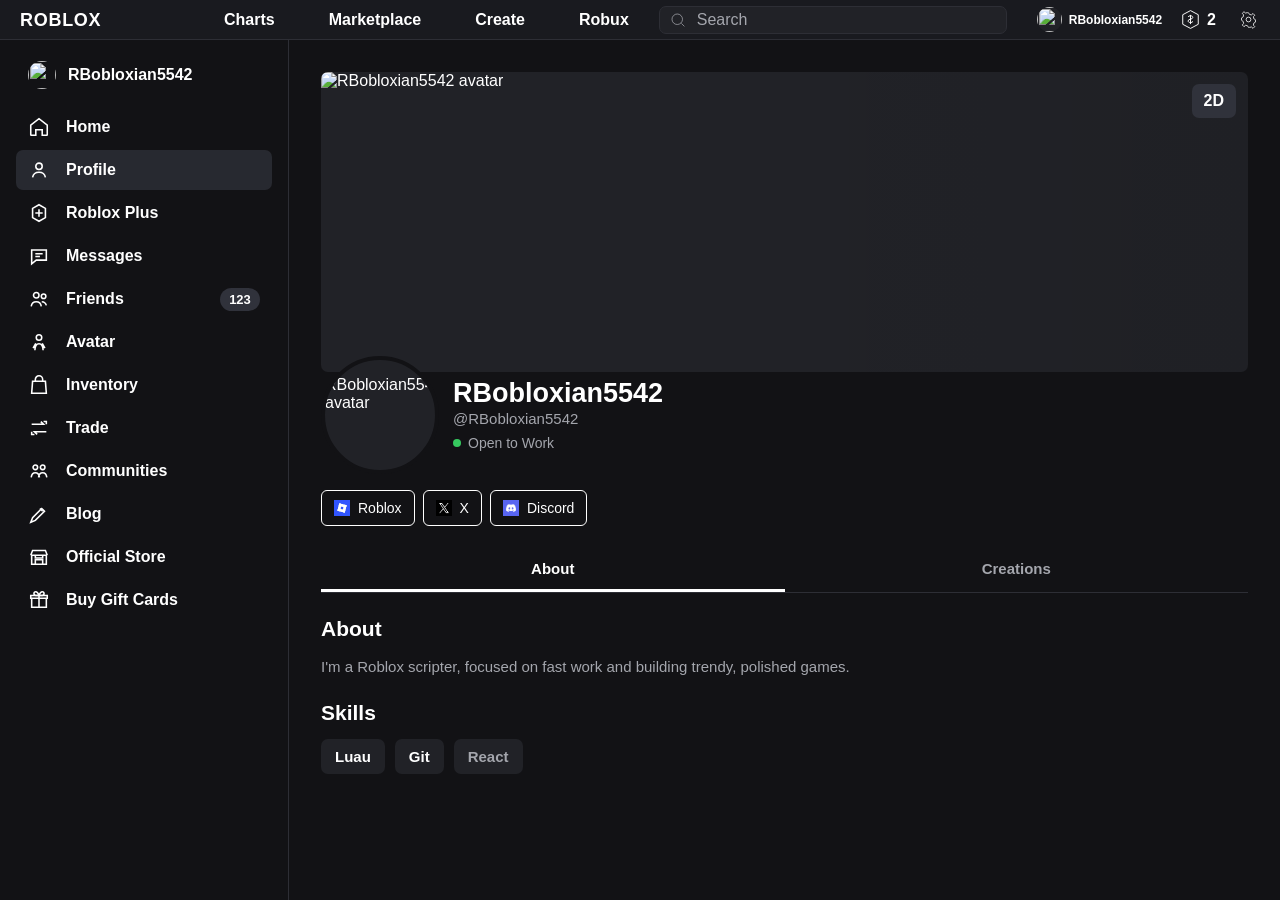
==== commit a59a2575: "profile change" ====
--- a/index.html
+++ b/index.html
@@ -10,14 +10,18 @@
   <div id="page-content">
     <div class="profile-page">
       <div class="profile-banner">
-        <img src="Images/Avatar.png" alt="RBobloxian5542 avatar">
-        <span class="profile-banner-label">2D</span>
+        <img data-profile-avatar src="Images/Avatar.png" alt="RBobloxian5542 avatar">
+        <button class="profile-banner-label" id="avatar-toggle" type="button" aria-pressed="false">2D</button>
       </div>
 
       <div class="profile-identity">
-        <img class="profile-avatar" src="Images/Avatar.png" alt="RBobloxian5542 avatar">
+        <img class="profile-avatar" data-profile-headshot src="Images/Avatar.png" alt="RBobloxian5542 avatar">
         <div>
-          <h1 class="profile-name">RBobloxian5542 ◉</h1>
+          <div class="profile-name-line">
+            <h1 class="profile-name" data-profile-name>RBobloxian5542</h1>
+            <span data-profile-plus hidden><svg class="badge-icon plus-badge" viewBox="0 0 24 24" fill="none" stroke="currentColor" stroke-width="2"><path d="M12 2.5 19 6.2v8.6L12 18.5 5 14.8V6.2l7-3.7Z"></path><path d="M12 7v7M8.5 10.5h7"></path></svg></span>
+            <span data-profile-verified hidden><svg class="badge-icon verified-badge" viewBox="0 0 24 24" fill="currentColor"><path d="M12 2.5 14.1 4l2.6-.2 1.2 2.3 2.3 1.2-.2 2.6L21.5 12 20 14.1l.2 2.6-2.3 1.2-1.2 2.3-2.6-.2L12 21.5 9.9 20l-2.6.2-1.2-2.3-2.3-1.2.2-2.6L2.5 12 4 9.9l-.2-2.6 2.3-1.2 1.2-2.3 2.6.2L12 2.5Z"></path><path d="m8.3 12.2 2.3 2.3 5.1-5.1" fill="none" stroke="white" stroke-width="2" stroke-linecap="round" stroke-linejoin="round"></path></svg></span>
+          </div>
           <p class="profile-handle">@RBobloxian5542</p>
           <div class="profile-status"><span class="status-dot" id="profile-status-dot"></span><span id="profile-status-text">Loading...</span></div>
         </div>
@@ -40,7 +44,7 @@
 
       <section class="tab-panel" id="about-panel" role="tabpanel">
         <h2 class="profile-section-title">About</h2>
-        <p class="profile-description" id="profile-description">I’m a Roblox scripter focused on fast work and building trendy, polished games.</p>
+        <p class="profile-description" id="profile-description">I'm a Roblox scripter, focused on fast work and building trendy, polished games.</p>
         <h2 class="profile-section-title">Skills</h2>
         <div class="skills">
           <span class="skill">Luau</span>
@@ -50,7 +54,13 @@
       </section>
 
       <section class="tab-panel" id="creations-panel" role="tabpanel" hidden>
-        <h2 class="profile-section-title">Featured Work</h2>
+        <div class="featured-heading">
+          <h2 class="profile-section-title">Experiences</h2>
+          <div class="view-toggle" aria-label="Creation view">
+            <button class="active" type="button" aria-label="List view">▭</button>
+            <button type="button" aria-label="Grid view">▦</button>
+          </div>
+        </div>
         <div class="featured-grid" id="featured-grid"></div>
       </section>
     </div>
@@ -89,23 +99,71 @@
         document.getElementById('profile-status-text').textContent = 'Status unavailable';
       });
 
+    const featuredGrid = document.getElementById('featured-grid');
+    let featuredItems = [];
+    let featuredIndex = 0;
+
+    function renderFeatured() {
+      const game = featuredItems[featuredIndex];
+      if (!game) {
+        featuredGrid.innerHTML = '<p class="muted">Featured work could not be loaded.</p>';
+        return;
+      }
+      featuredGrid.innerHTML = `
+        <div class="experience-card">
+          <div class="experience-media">
+            <img src="${game.thumb}" alt="${game.title}">
+            <button class="experience-arrow prev" type="button" data-featured-nav="previous" aria-label="Previous creation">‹</button>
+            <button class="experience-arrow next" type="button" data-featured-nav="next" aria-label="Next creation">›</button>
+          </div>
+          <a class="experience-details" href="games/game.html?game=${encodeURIComponent(game.slug)}">
+            <h3>${game.title}</h3>
+            <p>${game.description || 'Roblox project.'}</p>
+            <div class="experience-stats">
+              <span class="experience-stat">Role<strong>${game.tag || 'Roblox project'}</strong></span>
+              <span class="experience-stat">Visits<strong>${game.visits ?? '—'}</strong></span>
+            </div>
+          </a>
+        </div>
+      `;
+    }
+
+    featuredGrid.addEventListener('click', (event) => {
+      const button = event.target.closest('[data-featured-nav]');
+      if (!button) return;
+      event.preventDefault();
+      featuredIndex = button.dataset.featuredNav === 'next'
+        ? (featuredIndex + 1) % featuredItems.length
+        : (featuredIndex - 1 + featuredItems.length) % featuredItems.length;
+      renderFeatured();
+    });
+
     fetch('games.json')
       .then((response) => response.json())
       .then((games) => {
-        const featured = games.filter((game) => !game.hide).slice(0, 3);
-        document.getElementById('featured-grid').innerHTML = featured.map((game) => `
-          <a class="creation-card" href="games/game.html?game=${encodeURIComponent(game.slug)}">
-            <img src="${game.thumb}" alt="${game.title}">
-            <div class="creation-card-info">
-              <p class="creation-card-title">${game.title}</p>
-              <span class="creation-card-meta">${game.tag || 'Roblox project'}</span>
-            </div>
-          </a>
-        `).join('');
+        featuredItems = games.filter((game) => !game.hide);
+        renderFeatured();
       })
-      .catch(() => {
-        document.getElementById('featured-grid').innerHTML = '<p class="muted">Featured work could not be loaded.</p>';
-      });
+      .catch(() => renderFeatured());
+
+    const avatarToggle = document.getElementById('avatar-toggle');
+    const bannerAvatar = document.querySelector('[data-profile-avatar]');
+    let avatarMode = '2d';
+    avatarToggle.addEventListener('click', () => {
+      avatarMode = avatarMode === '2d' ? '3d' : '2d';
+      avatarToggle.textContent = avatarMode.toUpperCase();
+      avatarToggle.setAttribute('aria-pressed', String(avatarMode === '3d'));
+      const threeDImage = window.robloxProfileMedia?.avatar3d?.imageUrl;
+      if (avatarMode === '3d' && threeDImage) {
+        bannerAvatar.src = threeDImage;
+        bannerAvatar.classList.remove('avatar-rotation-fallback');
+      } else if (avatarMode === '3d') {
+        bannerAvatar.classList.add('avatar-rotation-fallback');
+      } else {
+        bannerAvatar.src = window.robloxProfileMedia?.avatar || 'Images/Avatar.png';
+        bannerAvatar.classList.remove('avatar-rotation-fallback');
+      }
+    });
   </script>
 </body>
 </html>
--- a/site.css
+++ b/site.css
@@ -143,6 +143,9 @@
   transition: color 0.16s ease;
 }
 .top-profile:hover { color: var(--accent-hover); }
+.badge-icon { width: 17px; height: 17px; display: inline-block; flex: 0 0 auto; }
+.verified-badge { color: #3f8cff; }
+.plus-badge { color: var(--text); }
 
 .mini-avatar {
   width: 25px;
@@ -339,6 +342,11 @@
   object-fit: contain;
   object-position: center;
 }
+@keyframes avatar-rotation-fallback {
+  0%, 100% { transform: perspective(700px) rotateY(-10deg) rotateZ(-1deg); }
+  50% { transform: perspective(700px) rotateY(10deg) rotateZ(1deg); }
+}
+.profile-banner img.avatar-rotation-fallback { animation: avatar-rotation-fallback 2.6s ease-in-out infinite; }
 .profile-banner-label {
   position: absolute;
   top: 12px;
@@ -349,7 +357,11 @@
   background: var(--surface-3);
   color: var(--text);
   font-weight: 700;
-}
+  border: 0;
+  cursor: pointer;
+  transition: color 0.16s ease, background-color 0.16s ease;
+}
+.profile-banner-label:hover { color: var(--accent-hover); background: var(--surface-3); }
 .profile-identity {
   position: relative;
   display: flex;
@@ -368,7 +380,8 @@
   border-radius: 50%;
   background: var(--surface-2);
 }
-.profile-name { margin: 0 0 3px; font-size: 27px; line-height: 1; }
+.profile-name-line { display: flex; align-items: center; gap: 6px; margin-bottom: 3px; }
+.profile-name { margin: 0; font-size: 27px; line-height: 1; }
 .profile-handle { margin: 0; color: var(--muted); font-size: 15px; }
 .profile-status { display: inline-flex; align-items: center; gap: 7px; margin-top: 8px; color: var(--muted); font-size: 14px; }
 .status-dot { width: 8px; height: 8px; border-radius: 50%; background: var(--subtle); }
@@ -422,7 +435,25 @@
   font-weight: 700;
 }
 .skill.learning { color: var(--muted); }
-.featured-grid { display: grid; grid-template-columns: repeat(3, minmax(0, 1fr)); gap: 16px; }
+.featured-grid { display: block; }
+.featured-heading { display: flex; align-items: center; justify-content: space-between; margin-bottom: 14px; }
+.featured-heading .profile-section-title { margin: 0; }
+.view-toggle { display: flex; gap: 4px; }
+.view-toggle button { width: 36px; height: 32px; border: 0; border-radius: 6px; background: var(--surface-2); color: var(--muted); cursor: pointer; transition: color 0.16s ease, background-color 0.16s ease; }
+.view-toggle button:hover, .view-toggle button.active { color: var(--text); background: var(--surface-3); }
+.experience-card { position: relative; display: grid; grid-template-columns: minmax(0, 1fr) minmax(0, 1fr); min-height: 270px; overflow: hidden; border-radius: 7px; background: var(--surface-2); }
+.experience-media { position: relative; min-width: 0; display: grid; place-items: center; padding: 30px 42px; background: color-mix(in srgb, var(--surface-2) 82%, var(--page)); }
+.experience-media img { display: block; width: min(240px, 100%); max-height: 240px; aspect-ratio: 1 / 1; object-fit: cover; border-radius: 7px; }
+.experience-arrow { position: absolute; top: 50%; width: 40px; height: 40px; display: grid; place-items: center; transform: translateY(-50%); border: 0; border-radius: 50%; background: color-mix(in srgb, var(--surface) 92%, transparent); color: var(--text); cursor: pointer; font-size: 25px; line-height: 1; transition: color 0.16s ease, background-color 0.16s ease; }
+.experience-arrow:hover { color: var(--accent-hover); background: var(--surface-3); }
+.experience-arrow.prev { left: 14px; }
+.experience-arrow.next { right: 14px; }
+.experience-details { display: flex; flex-direction: column; min-width: 0; padding: 28px 30px; }
+.experience-details h3 { margin: 0 0 14px; padding-bottom: 12px; border-bottom: 1px solid var(--muted); font-size: 21px; line-height: 1.15; }
+.experience-details p { margin: 0; color: var(--muted); font-size: 15px; line-height: 1.55; white-space: pre-line; }
+.experience-stats { display: grid; grid-template-columns: repeat(2, minmax(0, 1fr)); gap: 18px; margin-top: auto; padding-top: 22px; }
+.experience-stat { color: var(--muted); font-size: 13px; }
+.experience-stat strong { display: block; margin-top: 4px; color: var(--text); font-size: 16px; }
 .creation-card {
   overflow: hidden;
   border-radius: 7px;
@@ -480,7 +511,7 @@
   .topbar { gap: 18px; }
   .sidebar { width: 250px; }
   .app-shell { grid-template-columns: 250px minmax(0, 1fr); }
-  .featured-grid, .catalog-grid { grid-template-columns: repeat(2, minmax(0, 1fr)); }
+  .catalog-grid { grid-template-columns: repeat(2, minmax(0, 1fr)); }
 }
 
 @media (max-width: 800px) {
@@ -502,6 +533,8 @@
   .profile-identity { margin-top: -10px; }
   .profile-avatar { width: 88px; height: 88px; }
   .profile-name { font-size: 22px; }
+  .experience-card { grid-template-columns: 1fr; }
+  .experience-details { min-height: 220px; }
   .detail-hero { grid-template-columns: 1fr; }
 }
 
@@ -510,7 +543,7 @@
   .search-box { max-width: 130px; }
   .top-action { width: 28px; }
   .robux-counter { padding: 0 3px; }
-  .catalog-grid, .featured-grid { grid-template-columns: 1fr; }
+  .catalog-grid { grid-template-columns: 1fr; }
   .profile-socials { gap: 6px; }
   .social-button { padding: 0 9px; }
 }
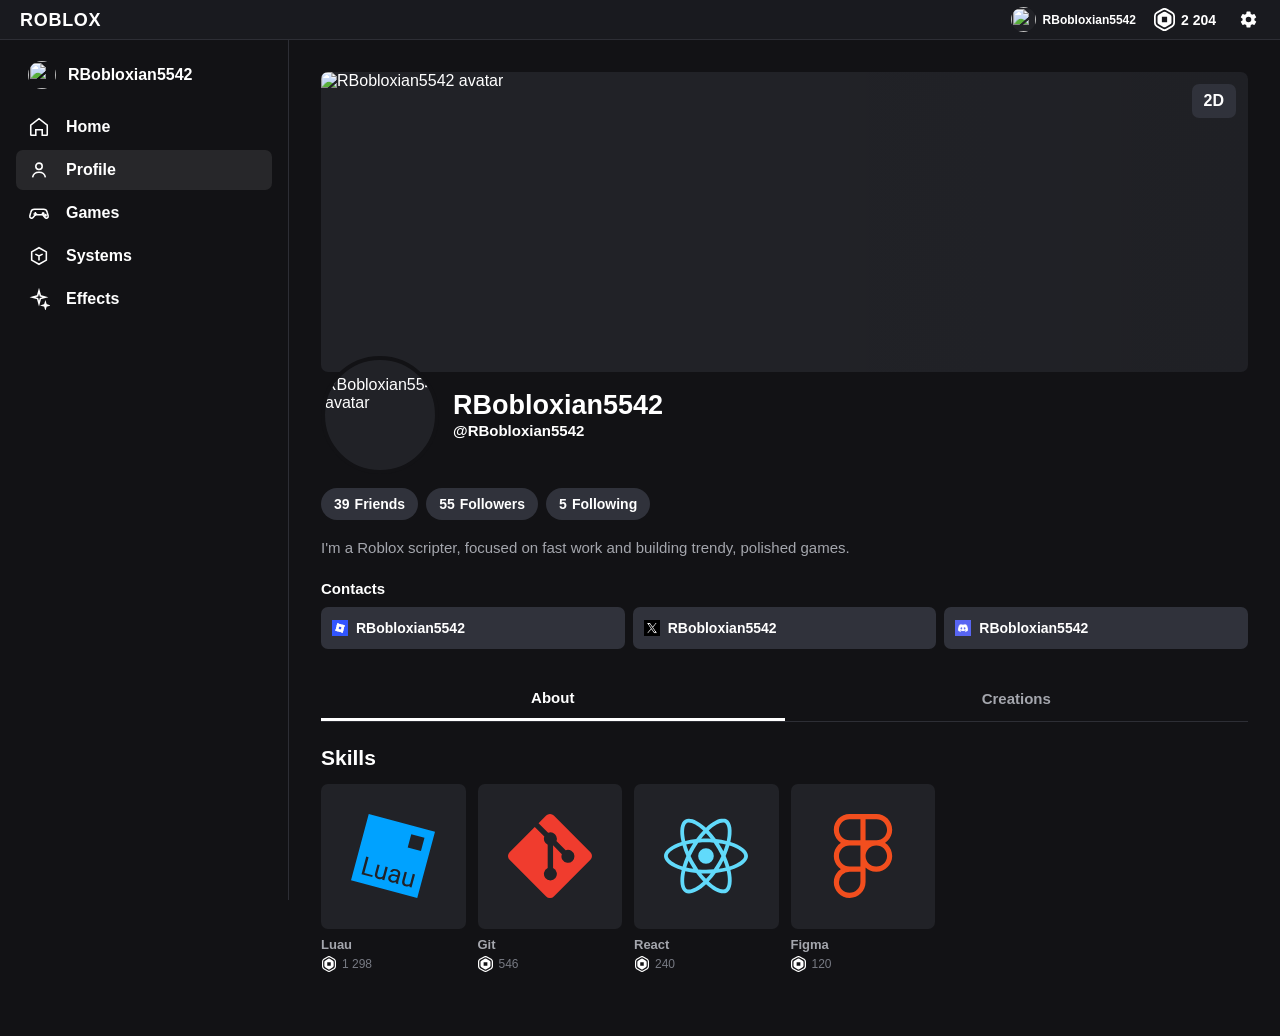
==== commit 97ac4fa8: "Publish Roblox profile redesign" ====
--- a/index.html
+++ b/index.html
@@ -23,18 +23,37 @@
             <span data-profile-verified hidden><svg class="badge-icon verified-badge" viewBox="0 0 24 24" fill="currentColor"><path d="M12 2.5 14.1 4l2.6-.2 1.2 2.3 2.3 1.2-.2 2.6L21.5 12 20 14.1l.2 2.6-2.3 1.2-1.2 2.3-2.6-.2L12 21.5 9.9 20l-2.6.2-1.2-2.3-2.3-1.2.2-2.6L2.5 12 4 9.9l-.2-2.6 2.3-1.2 1.2-2.3 2.6.2L12 2.5Z"></path><path d="m8.3 12.2 2.3 2.3 5.1-5.1" fill="none" stroke="white" stroke-width="2" stroke-linecap="round" stroke-linejoin="round"></path></svg></span>
           </div>
           <p class="profile-handle">@RBobloxian5542</p>
-          <div class="profile-status"><span class="status-dot" id="profile-status-dot"></span><span id="profile-status-text">Loading...</span></div>
-        </div>
-      </div>
-
-      <div class="profile-socials" aria-label="Social links">
-        <a class="social-button" href="https://www.roblox.com/users/7539349290/profile" target="_blank" rel="noreferrer">
-          <img src="Images/Roblox.png" alt=""> Roblox
-        </a>
-        <a class="social-button" href="https://x.com/RBobloxian5542" target="_blank" rel="noreferrer">
-          <img src="Images/X.png" alt=""> X
-        </a>
-        <span class="social-button"><img src="Images/Discord.png" alt=""> Discord</span>
+        </div>
+      </div>
+
+      <div class="profile-stats" aria-label="Roblox profile statistics">
+        <a class="profile-stat" href="https://www.roblox.com/users/7539349290/friends" target="_blank" rel="noreferrer">
+          <strong data-profile-count="friends">39</strong><span>Friends</span>
+        </a>
+        <a class="profile-stat" href="https://www.roblox.com/users/7539349290/friends#!/followers" target="_blank" rel="noreferrer">
+          <strong data-profile-count="followers">55</strong><span>Followers</span>
+        </a>
+        <a class="profile-stat" href="https://www.roblox.com/users/7539349290/friends#!/following" target="_blank" rel="noreferrer">
+          <strong data-profile-count="following">5</strong><span>Following</span>
+        </a>
+      </div>
+
+      <p class="profile-description" id="profile-description">I'm a Roblox scripter, focused on fast work and building trendy, polished games.</p>
+
+      <section class="profile-contacts" aria-labelledby="contacts-title">
+        <div class="profile-contacts-heading">
+          <h2 id="contacts-title">Contacts</h2>
+        </div>
+        <div class="profile-socials">
+        <a class="social-button" href="https://www.roblox.com/users/7539349290/profile" target="_blank" rel="noreferrer" aria-label="Roblox: RBobloxian5542">
+          <img src="Images/Roblox.png" alt=""> <span>RBobloxian5542</span>
+        </a>
+        <a class="social-button" href="https://x.com/RBobloxian5542" target="_blank" rel="noreferrer" aria-label="X: RBobloxian5542">
+          <img src="Images/X.png" alt=""> <span>RBobloxian5542</span>
+        </a>
+        <a class="social-button" href="https://discord.com/users/1334601100455841984" target="_blank" rel="noreferrer" aria-label="Discord: RBobloxian5542"><img src="Images/Discord.png" alt=""> <span>RBobloxian5542</span></a>
+        </div>
+      </section>
       </div>
 
       <div class="tabs" role="tablist" aria-label="Profile sections">
@@ -43,22 +62,41 @@
       </div>
 
       <section class="tab-panel" id="about-panel" role="tabpanel">
-        <h2 class="profile-section-title">About</h2>
-        <p class="profile-description" id="profile-description">I'm a Roblox scripter, focused on fast work and building trendy, polished games.</p>
         <h2 class="profile-section-title">Skills</h2>
         <div class="skills">
-          <span class="skill">Luau</span>
-          <span class="skill">Git</span>
-          <span class="skill learning">React</span>
+          <article class="skill-card">
+            <div class="skill-icon-frame"><img src="Images/SkillIcons/Luau.svg" alt="Luau icon"></div>
+            <h3>Luau</h3>
+            <div class="skill-price"><img src="Images/SkillIcons/Robux.svg" alt="">1 298</div>
+          </article>
+          <article class="skill-card">
+            <div class="skill-icon-frame"><img src="Images/SkillIcons/Git.svg" alt="Git icon"></div>
+            <h3>Git</h3>
+            <div class="skill-price"><img src="Images/SkillIcons/Robux.svg" alt="">546</div>
+          </article>
+          <article class="skill-card">
+            <div class="skill-icon-frame"><img src="Images/SkillIcons/React.svg" alt="React icon"></div>
+            <h3>React</h3>
+            <div class="skill-price"><img src="Images/SkillIcons/Robux.svg" alt="">240</div>
+          </article>
+          <article class="skill-card">
+            <div class="skill-icon-frame"><img src="Images/SkillIcons/Figma.svg" alt="Figma icon"></div>
+            <h3>Figma</h3>
+            <div class="skill-price"><img src="Images/SkillIcons/Robux.svg" alt="">120</div>
+          </article>
         </div>
       </section>
 
       <section class="tab-panel" id="creations-panel" role="tabpanel" hidden>
         <div class="featured-heading">
-          <h2 class="profile-section-title">Experiences</h2>
-          <div class="view-toggle" aria-label="Creation view">
-            <button class="active" type="button" aria-label="List view">▭</button>
-            <button type="button" aria-label="Grid view">▦</button>
+          <h2 class="profile-section-title">Featured Work</h2>
+          <div class="featured-view-toggle" role="group" aria-label="Featured work view">
+            <button class="featured-view-button active" type="button" data-featured-view="list" aria-label="List view" aria-pressed="true">
+              <svg viewBox="0 0 24 24" aria-hidden="true"><rect x="4" y="6" width="16" height="12" rx="1"></rect></svg>
+            </button>
+            <button class="featured-view-button" type="button" data-featured-view="grid" aria-label="Grid view" aria-pressed="false">
+              <svg viewBox="0 0 24 24" aria-hidden="true"><rect x="4" y="4" width="4" height="4" rx=".5"></rect><rect x="10" y="4" width="4" height="4" rx=".5"></rect><rect x="16" y="4" width="4" height="4" rx=".5"></rect><rect x="4" y="10" width="4" height="4" rx=".5"></rect><rect x="10" y="10" width="4" height="4" rx=".5"></rect><rect x="16" y="10" width="4" height="4" rx=".5"></rect><rect x="4" y="16" width="4" height="4" rx=".5"></rect><rect x="10" y="16" width="4" height="4" rx=".5"></rect><rect x="16" y="16" width="4" height="4" rx=".5"></rect></svg>
+            </button>
           </div>
         </div>
         <div class="featured-grid" id="featured-grid"></div>
@@ -88,44 +126,86 @@
       });
     });
 
-    fetch('config.json')
-      .then((response) => response.json())
-      .then((config) => {
-        const open = Boolean(config.openToWork);
-        document.getElementById('profile-status-dot').classList.toggle('open', open);
-        document.getElementById('profile-status-text').textContent = open ? 'Open to Work' : 'Not Available';
-      })
-      .catch(() => {
-        document.getElementById('profile-status-text').textContent = 'Status unavailable';
-      });
-
     const featuredGrid = document.getElementById('featured-grid');
+    const featuredViewButtons = document.querySelectorAll('[data-featured-view]');
     let featuredItems = [];
     let featuredIndex = 0;
+    let featuredView = 'list';
+
+    function formatCompactCount(value) {
+      const number = Number(value);
+      if (!Number.isFinite(number)) return '—';
+      if (number >= 1000000000) return `${Math.floor(number / 1000000000)}B`;
+      if (number >= 1000000) return `${Math.floor(number / 1000000)}M`;
+      if (number >= 1000) return `${Math.floor(number / 1000)}K`;
+      return String(Math.floor(number));
+    }
+
+    const featuredStatIcons = {
+      players: '<svg viewBox="0 0 24 24" aria-hidden="true"><circle cx="12" cy="7" r="3"/><path d="M5.5 20c.3-3.8 2.4-6 6.5-6s6.2 2.2 6.5 6"/></svg>',
+      visits: '<svg viewBox="0 0 24 24" aria-hidden="true"><path d="M2.5 12s3.3-6 9.5-6 9.5 6 9.5 6-3.3 6-9.5 6-9.5-6-9.5-6Z"/><circle cx="12" cy="12" r="2.5"/></svg>'
+    };
+
+    async function fetchCurrentActive(game) {
+      if (!game.universeId) return null;
+      try {
+        const response = await fetch(`https://games.roblox.com/v1/games?universeIds=${encodeURIComponent(game.universeId)}`);
+        if (!response.ok) return null;
+        const result = await response.json();
+        return result?.data?.[0]?.playing ?? null;
+      } catch {
+        return null;
+      }
+    }
 
     function renderFeatured() {
-      const game = featuredItems[featuredIndex];
-      if (!game) {
+      if (!featuredItems.length) {
         featuredGrid.innerHTML = '<p class="muted">Featured work could not be loaded.</p>';
         return;
       }
+
+      if (featuredView === 'grid') {
+        featuredGrid.classList.add('featured-grid-view');
+        featuredGrid.innerHTML = featuredItems.map((game) => `
+          <a class="creation-card" href="games/game.html?game=${encodeURIComponent(game.slug)}">
+            <img src="${game.thumb}" alt="${game.title}">
+            <div class="creation-card-info">
+              <h3 class="creation-card-title">${game.title}</h3>
+              <div class="creation-card-meta">
+                <span class="creation-stat" title="Current players">${featuredStatIcons.players}<span>${formatCompactCount(game.ccu)}</span></span>
+                <span class="creation-stat" title="Visits">${featuredStatIcons.visits}<span>${formatCompactCount(game.visits)}</span></span>
+              </div>
+            </div>
+          </a>
+        `).join('');
+        return;
+      }
+
+      featuredGrid.classList.remove('featured-grid-view');
+      const game = featuredItems[featuredIndex];
       featuredGrid.innerHTML = `
         <div class="experience-card">
           <div class="experience-media">
-            <img src="${game.thumb}" alt="${game.title}">
-            <button class="experience-arrow prev" type="button" data-featured-nav="previous" aria-label="Previous creation">‹</button>
-            <button class="experience-arrow next" type="button" data-featured-nav="next" aria-label="Next creation">›</button>
-          </div>
-          <a class="experience-details" href="games/game.html?game=${encodeURIComponent(game.slug)}">
+            <a class="experience-media-link" href="games/game.html?game=${encodeURIComponent(game.slug)}" aria-label="Open ${game.title}">
+              <img src="${game.thumb}" alt="${game.title}">
+            </a>
+          </div>
+          <div class="experience-details">
             <h3>${game.title}</h3>
             <p>${game.description || 'Roblox project.'}</p>
             <div class="experience-stats">
-              <span class="experience-stat">Role<strong>${game.tag || 'Roblox project'}</strong></span>
-              <span class="experience-stat">Visits<strong>${game.visits ?? '—'}</strong></span>
+              <span class="experience-stat">Active<strong>${formatCompactCount(game.ccu)}</strong></span>
+              <span class="experience-stat">Visits<strong>${formatCompactCount(game.visits)}</strong></span>
             </div>
-          </a>
+          </div>
+          <button class="experience-arrow prev" type="button" data-featured-nav="previous" aria-label="Previous creation">‹</button>
+          <button class="experience-arrow next" type="button" data-featured-nav="next" aria-label="Next creation">›</button>
+          <div class="experience-loading" aria-hidden="true"></div>
         </div>
       `;
+
+      const loading = featuredGrid.querySelector('.experience-loading');
+      window.setTimeout(() => loading?.remove(), 1000);
     }
 
     featuredGrid.addEventListener('click', (event) => {
@@ -138,10 +218,31 @@
       renderFeatured();
     });
 
+    featuredViewButtons.forEach((button) => {
+      button.addEventListener('click', () => {
+        featuredView = button.dataset.featuredView;
+        featuredViewButtons.forEach((viewButton) => {
+          const isSelected = viewButton === button;
+          viewButton.classList.toggle('active', isSelected);
+          viewButton.setAttribute('aria-pressed', String(isSelected));
+        });
+        renderFeatured();
+      });
+    });
+
     fetch('games.json')
       .then((response) => response.json())
       .then((games) => {
-        featuredItems = games.filter((game) => !game.hide);
+        featuredItems = games
+          .filter((game) => !game.hide)
+          .sort((a, b) => (a.order || 0) - (b.order || 0));
+        return Promise.all(featuredItems.map(async (game) => {
+          game.ccu = await fetchCurrentActive(game);
+          return game;
+        }));
+      })
+      .then((games) => {
+        featuredItems = games;
         renderFeatured();
       })
       .catch(() => renderFeatured());
@@ -149,6 +250,16 @@
     const avatarToggle = document.getElementById('avatar-toggle');
     const bannerAvatar = document.querySelector('[data-profile-avatar]');
     let avatarMode = '2d';
+
+    function syncAvatarToggle() {
+      const hasThreeD = Boolean(window.robloxProfileMedia?.avatar3d?.imageUrl);
+      avatarToggle.title = hasThreeD
+        ? `Switch to ${avatarMode === '2d' ? '3D' : '2D'} avatar view`
+        : '3D preview unavailable; using a visual fallback';
+    }
+
+    syncAvatarToggle();
+    window.addEventListener('roblox-profile-media-ready', syncAvatarToggle);
     avatarToggle.addEventListener('click', () => {
       avatarMode = avatarMode === '2d' ? '3d' : '2d';
       avatarToggle.textContent = avatarMode.toUpperCase();
@@ -163,6 +274,7 @@
         bannerAvatar.src = window.robloxProfileMedia?.avatar || 'Images/Avatar.png';
         bannerAvatar.classList.remove('avatar-rotation-fallback');
       }
+      syncAvatarToggle();
     });
   </script>
 </body>
--- a/site.css
+++ b/site.css
@@ -14,6 +14,12 @@
   --accent-hover: #4f76ff;
   --danger: #d94b55;
   --shadow: rgba(0, 0, 0, 0.28);
+  --control-hover-surface: #383b45;
+  --description-text: #d2d3d7;
+  --robux-icon-filter: none;
+  --hover-surface: rgba(255, 255, 255, 0.04);
+  --selected-surface: rgba(255, 255, 255, 0.09);
+  --selected-hover-surface: rgba(255, 255, 255, 0.14);
 }
 
 :root[data-theme="light"] {
@@ -32,6 +38,12 @@
   --accent-hover: #244dce;
   --danger: #c23743;
   --shadow: rgba(20, 22, 30, 0.12);
+  --control-hover-surface: #d9dbe0;
+  --description-text: #4d5059;
+  --robux-icon-filter: brightness(0) saturate(100%);
+  --hover-surface: rgba(0, 0, 0, 0.04);
+  --selected-surface: rgba(0, 0, 0, 0.09);
+  --selected-hover-surface: rgba(0, 0, 0, 0.14);
 }
 
 *, *::before, *::after { box-sizing: border-box; }
@@ -42,8 +54,12 @@
   color: var(--text);
   font-family: Arial, Helvetica, sans-serif;
   overflow-x: hidden;
-  transition: background-color 0.18s ease, color 0.18s ease;
-}
+}
+
+html.theme-changing,
+html.theme-changing *,
+html.theme-changing *::before,
+html.theme-changing *::after { transition: none !important; }
 
 a { color: inherit; }
 button, input { font: inherit; }
@@ -89,15 +105,17 @@
 
 .topnav a,
 .topnav .topnav-static {
+  padding: 6px 8px;
+  border-radius: 4px;
   color: var(--text);
   text-decoration: none;
   font-size: 16px;
   font-weight: 700;
-  transition: color 0.16s ease, opacity 0.16s ease;
+  transition: background-color 0.16s ease, color 0.16s ease;
 }
 
 .topnav a:hover,
-.topnav .topnav-static:hover { color: var(--accent-hover); }
+.topnav .topnav-static:hover { color: var(--text); background: var(--hover-surface); }
 
 .search-box {
   flex: 1;
@@ -140,9 +158,9 @@
   text-decoration: none;
   font-size: 12px;
   font-weight: 700;
-  transition: color 0.16s ease;
-}
-.top-profile:hover { color: var(--accent-hover); }
+  transition: color 0.16s ease, text-decoration-color 0.16s ease;
+}
+.top-profile:hover { color: var(--text); text-decoration: underline; text-underline-offset: 3px; }
 .badge-icon { width: 17px; height: 17px; display: inline-block; flex: 0 0 auto; }
 .verified-badge { color: #3f8cff; }
 .plus-badge { color: var(--text); }
@@ -167,8 +185,8 @@
   cursor: pointer;
   transition: color 0.16s ease, background-color 0.16s ease;
 }
-.top-action:hover,
-.top-action[aria-expanded="true"] { color: var(--accent-hover); background: var(--surface); }
+.top-action:hover { color: var(--text); background: var(--hover-surface); }
+.top-action[aria-expanded="true"] { color: var(--text); background: var(--selected-surface); }
 .top-action svg { width: 23px; height: 23px; }
 
 .robux-counter {
@@ -181,8 +199,9 @@
   font-weight: 700;
   transition: color 0.16s ease, background-color 0.16s ease;
 }
-.robux-counter:hover { color: var(--accent-hover); background: var(--surface); }
-.robux-counter svg { width: 23px; height: 23px; }
+.robux-counter:hover { color: var(--text); background: var(--hover-surface); }
+.robux-counter svg, .robux-counter .inline-robux-icon { width: 23px; height: 23px; object-fit: contain; filter: var(--robux-icon-filter); }
+.robux-total { color: var(--text); font-size: 14px; font-weight: 700; }
 
 .settings-wrap { position: relative; }
 .settings-menu {
@@ -207,13 +226,6 @@
   border-right: 6px solid transparent;
   border-bottom: 6px solid var(--surface);
 }
-.settings-label {
-  display: block;
-  padding: 7px 8px 4px;
-  color: var(--muted);
-  font-size: 14px;
-  font-weight: 700;
-}
 .theme-toggle {
   width: 100%;
   display: flex;
@@ -229,7 +241,7 @@
   font-size: 14px;
   transition: background-color 0.16s ease, color 0.16s ease;
 }
-.theme-toggle:hover { background: var(--surface-3); color: var(--accent-hover); }
+.theme-toggle:hover { background: var(--hover-surface); color: var(--text); }
 .theme-switch {
   width: 31px;
   height: 18px;
@@ -253,10 +265,15 @@
 .sidebar {
   grid-column: 1;
   grid-row: 2;
+  position: sticky;
+  top: 40px;
+  align-self: start;
+  height: calc(100vh - 40px);
   min-height: calc(100vh - 40px);
   padding: 12px 16px 24px;
   background: var(--sidebar);
   border-right: 1px solid var(--border);
+  overflow-y: auto;
 }
 
 .sidebar-profile {
@@ -271,7 +288,7 @@
   font-weight: 700;
   transition: color 0.16s ease;
 }
-.sidebar-profile:hover { color: var(--accent-hover); }
+.sidebar-profile:hover { color: var(--text); background: var(--hover-surface); border-radius: 4px; }
 .sidebar-avatar { width: 28px; height: 28px; object-fit: cover; border-radius: 50%; }
 
 .sidebar-nav { display: flex; flex-direction: column; gap: 3px; }
@@ -292,9 +309,9 @@
   font-weight: 700;
   transition: color 0.16s ease, background-color 0.16s ease;
 }
-.sidebar-link:hover,
-.sidebar-link.active { background: var(--surface); }
-.sidebar-link:hover { color: var(--accent-hover); }
+.sidebar-link:hover { color: var(--text); background: var(--hover-surface); }
+.sidebar-link.active { background: var(--selected-surface); }
+.sidebar-link.active:hover { background: var(--selected-hover-surface); }
 .sidebar-link svg { width: 22px; height: 22px; flex: 0 0 auto; stroke-width: 1.7; }
 .sidebar-badge {
   min-width: 40px;
@@ -321,6 +338,35 @@
 .muted { color: var(--muted); }
 .subtle { color: var(--subtle); }
 
+/* Home */
+.page-inner:has(.home-page) { max-width: none; }
+.home-page { max-width: 1500px; margin: 0 auto; }
+.home-title { margin: 0 0 22px; font-size: 32px; line-height: 1.1; }
+.home-section { margin-bottom: 32px; }
+.home-section-heading { display: flex; align-items: center; justify-content: space-between; gap: 18px; margin-bottom: 14px; }
+.home-section-heading h2 { margin: 0; font-size: 21px; line-height: 1.2; }
+.home-see-all { color: var(--text); font-size: 14px; font-weight: 700; text-decoration: none; }
+.home-see-all:hover { text-decoration: underline; text-underline-offset: 3px; }
+.home-see-all span { margin-left: 4px; font-size: 18px; line-height: 0; }
+.home-grid { display: grid; grid-template-columns: repeat(6, minmax(0, 1fr)); gap: 18px 16px; }
+.home-card { min-width: 0; overflow: visible; color: var(--text); text-decoration: none; transition: background-color 0.16s ease, box-shadow 0.16s ease; }
+.home-card:hover { background: var(--surface-2); border-radius: 10px; box-shadow: 0 0 0 10px var(--surface-2); }
+.home-card-media { position: relative; width: 100%; aspect-ratio: 16 / 9; overflow: hidden; border-radius: 7px; background: var(--surface-2); }
+.home-card-media > img, .home-thumb-placeholder, .home-card-video { display: block; width: 100%; height: 100%; object-fit: cover; background: var(--surface-2); }
+.home-card-media > img[hidden] { display: none; }
+.home-card-video { position: absolute; inset: 0; }
+.home-card-video[hidden] { display: none; }
+.home-card-video iframe, .home-card-video video { display: block; width: 100%; height: 100%; border: 0; object-fit: cover; }
+.home-card-video iframe { pointer-events: none; }
+.home-thumb-placeholder { display: grid; place-items: center; color: var(--subtle); font-size: 13px; }
+.home-card-body { min-width: 0; padding-top: 10px; }
+.home-card-body h3 { overflow: hidden; margin: 0; font-size: 15px; line-height: 1.25; text-overflow: ellipsis; white-space: nowrap; }
+.home-card-stats { display: flex; flex-wrap: wrap; gap: 10px; margin-top: 7px; color: var(--muted); font-size: 12px; }
+.home-card-stats > span { display: inline-flex; align-items: center; gap: 4px; min-width: 0; }
+.home-card-stats svg { width: 14px; height: 14px; flex: 0 0 auto; fill: currentColor; stroke: currentColor; stroke-width: 1.7; stroke-linecap: round; stroke-linejoin: round; }
+.home-card-stats > span:nth-child(2) svg { fill: none; }
+.home-simple-card .home-card-media { aspect-ratio: 16 / 9; }
+
 /* Profile */
 .profile-banner {
   position: relative;
@@ -361,7 +407,7 @@
   cursor: pointer;
   transition: color 0.16s ease, background-color 0.16s ease;
 }
-.profile-banner-label:hover { color: var(--accent-hover); background: var(--surface-3); }
+.profile-banner-label:hover { color: var(--text); background: var(--hover-surface); }
 .profile-identity {
   position: relative;
   display: flex;
@@ -382,27 +428,33 @@
 }
 .profile-name-line { display: flex; align-items: center; gap: 6px; margin-bottom: 3px; }
 .profile-name { margin: 0; font-size: 27px; line-height: 1; }
-.profile-handle { margin: 0; color: var(--muted); font-size: 15px; }
-.profile-status { display: inline-flex; align-items: center; gap: 7px; margin-top: 8px; color: var(--muted); font-size: 14px; }
-.status-dot { width: 8px; height: 8px; border-radius: 50%; background: var(--subtle); }
-.status-dot.open { background: #36c95f; }
-.profile-socials { display: flex; flex-wrap: wrap; gap: 8px; margin: 4px 0 22px; }
+.profile-handle { margin: 0; color: var(--text); font-size: 15px; font-weight: 600; }
+.profile-stats { display: flex; flex-wrap: wrap; gap: 8px; margin: 2px 0 16px; }
+.profile-stat { display: inline-flex; align-items: baseline; gap: 5px; padding: 8px 13px; border-radius: 999px; background: var(--surface-3); color: var(--text); text-decoration: none; font-size: 14px; font-weight: 700; transition: background-color 0.16s ease; }
+.profile-stat:hover { background: color-mix(in srgb, var(--surface-3) 84%, var(--text)); }
+.profile-stat strong, .profile-stat span { color: var(--text); font-size: 14px; font-weight: 700; }
+.profile-contacts { margin: 20px 0 28px; }
+.profile-contacts-heading { margin-bottom: 10px; }
+.profile-contacts-heading h2 { margin: 0; font-size: 15px; }
+.profile-socials { display: grid; grid-template-columns: repeat(3, minmax(0, 1fr)); gap: 8px; margin: 0; }
 .social-button {
   display: inline-flex;
   align-items: center;
   gap: 8px;
-  min-height: 36px;
-  padding: 0 12px;
-  border: 1px solid var(--text);
-  border-radius: 6px;
+  min-height: 42px;
+  padding: 8px 10px;
+  border: 1px solid transparent;
+  border-radius: 7px;
+  background: var(--surface-3);
   color: var(--text);
   text-decoration: none;
   font-size: 14px;
+  font-weight: 700;
   transition: color 0.16s ease, background-color 0.16s ease, border-color 0.16s ease;
 }
-.social-button:hover { border-color: var(--accent-hover); color: var(--accent-hover); background: color-mix(in srgb, var(--accent) 10%, transparent); }
+.social-button:hover { color: var(--text); background: var(--control-hover-surface); border-color: var(--border); border-radius: 7px; }
 .social-button img { width: 16px; height: 16px; object-fit: contain; }
-.profile-description { max-width: 680px; margin: 0 0 22px; color: var(--muted); font-size: 15px; line-height: 1.6; white-space: pre-line; }
+.profile-description { max-width: 680px; margin: 12px 0 0; color: var(--muted); font-size: 15px; line-height: 1.6; white-space: pre-line; }
 
 .tabs {
   display: grid;
@@ -413,7 +465,7 @@
 .tab-button {
   min-height: 44px;
   border: 0;
-  border-bottom: 3px solid transparent;
+  border-bottom: 1px solid transparent;
   background: transparent;
   color: var(--muted);
   cursor: pointer;
@@ -421,51 +473,65 @@
   font-weight: 700;
   transition: color 0.16s ease, border-color 0.16s ease, background-color 0.16s ease;
 }
-.tab-button:hover { color: var(--accent-hover); background: var(--surface); }
-.tab-button.active { color: var(--text); border-bottom-color: var(--text); }
+.tab-button:hover { color: var(--text); background: transparent; border-bottom-color: var(--muted); }
+.tab-button.active { color: var(--text); background: transparent; border-bottom: 3px solid var(--text); }
+.tab-button.active:hover { background: transparent; border-bottom-color: var(--text); }
 .tab-panel[hidden] { display: none; }
 .profile-section-title { margin: 0 0 14px; font-size: 21px; }
-.skills { display: flex; flex-wrap: wrap; gap: 10px; margin-bottom: 28px; }
-.skill {
-  padding: 9px 14px;
-  border-radius: 7px;
-  background: var(--surface-2);
-  color: var(--text);
-  font-size: 15px;
-  font-weight: 700;
-}
-.skill.learning { color: var(--muted); }
+.skills { display: grid; grid-template-columns: repeat(6, minmax(0, 1fr)); gap: 12px; margin-bottom: 28px; }
+.skill-card { min-width: 0; }
+.skill-card:hover .skill-icon-frame { background: var(--control-hover-surface); }
+.skill-icon-frame { display: grid; place-items: center; aspect-ratio: 1 / 1; overflow: hidden; border-radius: 7px; background: var(--surface-2); transition: background-color 0.16s ease; }
+.skill-icon-frame img { width: 58%; height: 58%; object-fit: contain; }
+.skill-card h3 { margin: 8px 0 4px; color: var(--muted); font-size: 13px; line-height: 1.2; }
+.skill-price { display: inline-flex; align-items: center; gap: 5px; color: var(--subtle); font-size: 12px; }
+.skill-price img { width: 16px; height: 16px; object-fit: contain; }
 .featured-grid { display: block; }
 .featured-heading { display: flex; align-items: center; justify-content: space-between; margin-bottom: 14px; }
 .featured-heading .profile-section-title { margin: 0; }
-.view-toggle { display: flex; gap: 4px; }
-.view-toggle button { width: 36px; height: 32px; border: 0; border-radius: 6px; background: var(--surface-2); color: var(--muted); cursor: pointer; transition: color 0.16s ease, background-color 0.16s ease; }
-.view-toggle button:hover, .view-toggle button.active { color: var(--text); background: var(--surface-3); }
-.experience-card { position: relative; display: grid; grid-template-columns: minmax(0, 1fr) minmax(0, 1fr); min-height: 270px; overflow: hidden; border-radius: 7px; background: var(--surface-2); }
+.featured-view-toggle { display: inline-flex; align-items: center; gap: 4px; }
+.featured-view-button { width: 70px; height: 32px; display: grid; place-items: center; border: 1px solid transparent; border-radius: 9px; background: var(--surface-2); color: var(--muted); cursor: pointer; transition: color 0.16s ease, background-color 0.16s ease, border-color 0.16s ease; }
+.featured-view-button:hover { color: var(--text); background: var(--selected-hover-surface); }
+.featured-view-button.active { border-color: var(--muted); background: transparent; color: var(--text); }
+.featured-view-button svg { width: 22px; height: 22px; fill: none; stroke: currentColor; stroke-width: 1.7; stroke-linejoin: round; }
+.featured-view-button:nth-child(2) svg { fill: currentColor; stroke: none; }
+.featured-grid-view { display: grid; grid-template-columns: repeat(6, minmax(0, 1fr)); gap: 12px; }
+.experience-card { position: relative; display: grid; grid-template-columns: minmax(0, 1fr) minmax(0, 1fr); height: 300px; overflow: hidden; border-radius: 7px; background: var(--surface-2); }
 .experience-media { position: relative; min-width: 0; display: grid; place-items: center; padding: 30px 42px; background: color-mix(in srgb, var(--surface-2) 82%, var(--page)); }
+.experience-media-link { display: grid; place-items: center; width: 100%; height: 100%; text-decoration: none; }
 .experience-media img { display: block; width: min(240px, 100%); max-height: 240px; aspect-ratio: 1 / 1; object-fit: cover; border-radius: 7px; }
-.experience-arrow { position: absolute; top: 50%; width: 40px; height: 40px; display: grid; place-items: center; transform: translateY(-50%); border: 0; border-radius: 50%; background: color-mix(in srgb, var(--surface) 92%, transparent); color: var(--text); cursor: pointer; font-size: 25px; line-height: 1; transition: color 0.16s ease, background-color 0.16s ease; }
-.experience-arrow:hover { color: var(--accent-hover); background: var(--surface-3); }
-.experience-arrow.prev { left: 14px; }
-.experience-arrow.next { right: 14px; }
-.experience-details { display: flex; flex-direction: column; min-width: 0; padding: 28px 30px; }
+.experience-arrow { position: absolute; top: 50%; z-index: 3; width: 48px; height: 48px; display: grid; place-items: center; transform: translateY(-50%); border: 0; border-radius: 50%; background: var(--surface); color: var(--text); cursor: pointer; font-size: 29px; line-height: 1; transition: color 0.16s ease, background-color 0.16s ease; }
+.experience-arrow:hover { color: var(--text); background: var(--selected-hover-surface); }
+.experience-arrow.prev { left: 18px; }
+.experience-arrow.next { right: 18px; }
+.experience-details { display: flex; flex-direction: column; min-width: 0; overflow: hidden; padding: 28px 30px; text-decoration: none; }
 .experience-details h3 { margin: 0 0 14px; padding-bottom: 12px; border-bottom: 1px solid var(--muted); font-size: 21px; line-height: 1.15; }
-.experience-details p { margin: 0; color: var(--muted); font-size: 15px; line-height: 1.55; white-space: pre-line; }
+.experience-details p { display: -webkit-box; -webkit-box-orient: vertical; -webkit-line-clamp: 4; overflow: hidden; margin: 0; color: var(--muted); font-size: 15px; line-height: 1.55; white-space: pre-line; text-overflow: ellipsis; }
 .experience-stats { display: grid; grid-template-columns: repeat(2, minmax(0, 1fr)); gap: 18px; margin-top: auto; padding-top: 22px; }
-.experience-stat { color: var(--muted); font-size: 13px; }
-.experience-stat strong { display: block; margin-top: 4px; color: var(--text); font-size: 16px; }
+.experience-stat { color: var(--muted); font-size: 15px; font-weight: 600; }
+.experience-stat strong { display: block; margin-top: 4px; color: var(--text); font-size: 17px; font-weight: 600; }
+.experience-loading { position: absolute; inset: 0; z-index: 2; background: var(--surface-2); pointer-events: none; animation: experience-loading-fade 1s ease-in-out forwards; }
+@keyframes experience-loading-fade {
+  0% { opacity: 1; }
+  26% { opacity: 1; }
+  100% { opacity: 0; }
+}
 .creation-card {
   overflow: hidden;
   border-radius: 7px;
-  background: var(--surface-2);
+  background: transparent;
   text-decoration: none;
-  transition: transform 0.16s ease, background-color 0.16s ease;
-}
-.creation-card:hover { transform: translateY(-3px); background: var(--surface-3); }
+  transition: transform 0.16s ease;
+}
+.creation-card:hover { transform: none; }
 .creation-card img { display: block; width: 100%; aspect-ratio: 16/9; object-fit: cover; }
-.creation-card-info { padding: 12px; }
-.creation-card-title { margin: 0 0 5px; font-size: 16px; font-weight: 700; }
-.creation-card-meta { color: var(--muted); font-size: 13px; }
+.featured-grid-view .creation-card img { aspect-ratio: 1 / 1; }
+.creation-card-info { padding: 10px 0 0; }
+.creation-card-title { overflow: hidden; margin: 0 0 5px; font-size: 16px; font-weight: 700; text-overflow: ellipsis; white-space: nowrap; }
+.creation-card-meta { display: flex; align-items: center; gap: 10px; color: var(--muted); font-size: 13px; }
+.creation-stat { display: inline-flex; align-items: center; gap: 4px; }
+.creation-stat svg { width: 15px; height: 15px; fill: currentColor; stroke: currentColor; stroke-width: 1.7; stroke-linecap: round; stroke-linejoin: round; }
+.creation-stat:nth-child(2) svg { fill: none; }
 
 /* Catalog pages */
 .catalog-header { display: flex; align-items: end; justify-content: space-between; gap: 20px; margin-bottom: 24px; }
@@ -482,26 +548,39 @@
 .tag { display: inline-block; margin-bottom: 7px; color: var(--accent-hover); font-size: 12px; font-weight: 700; }
 
 /* Detail pages */
-.detail-page { max-width: 970px; margin: 0 auto; }
-.detail-hero { display: grid; grid-template-columns: minmax(0, 1.65fr) minmax(250px, 0.95fr); gap: 16px; align-items: stretch; }
-.detail-video, .detail-fallback { min-width: 0; overflow: hidden; border-radius: 7px; background: var(--surface-2); aspect-ratio: 16/9; }
-.detail-video iframe, .detail-video video, .detail-fallback img { display: block; width: 100%; height: 100%; border: 0; object-fit: cover; }
-.detail-info { display: flex; flex-direction: column; padding: 8px 0; }
+.detail-page { max-width: 970px; min-height: calc(100vh - 104px); display: flex; flex-direction: column; margin: 0 auto; }
+.detail-layout { display: grid; grid-template-columns: minmax(0, 1.65fr) minmax(250px, 0.95fr); gap: 18px; align-items: stretch; }
+.detail-info { display: flex; flex-direction: column; min-width: 0; padding: 8px 0 0; }
 .detail-info h1 { margin: 0 0 10px; font-size: 30px; line-height: 1.1; }
-.detail-role { margin-bottom: 8px; color: var(--accent-hover); font-size: 14px; font-weight: 700; }
-.detail-visits { color: var(--muted); font-size: 14px; }
-.detail-link { display: inline-flex; align-items: center; justify-content: center; min-height: 48px; margin-top: auto; padding: 0 20px; border-radius: 7px; background: var(--accent); color: #fff; text-decoration: none; font-weight: 700; transition: background-color 0.16s ease, transform 0.16s ease; }
+.detail-summary { margin: 0 0 10px; color: var(--description-text); font-size: 15px; line-height: 1.5; }
+.detail-role { display: flex; flex-wrap: wrap; gap: 6px; margin-bottom: 12px; font-size: 15px; font-weight: 700; }
+.detail-role-label { color: var(--muted); font-weight: 400; }
+.detail-role-value { color: var(--text); }
+.detail-link { display: inline-flex; align-items: center; justify-content: center; min-height: 60px; margin-top: auto; padding: 0 20px; border-radius: 8px; background: var(--accent); color: #fff; text-decoration: none; transition: background-color 0.16s ease, transform 0.16s ease; }
+.detail-link-icon { font-size: 30px; line-height: 1; }
 .detail-link:hover { background: var(--accent-hover); transform: translateY(-1px); }
-.detail-description { margin: 28px 0 24px; padding: 18px; border-radius: 7px; background: var(--surface-2); color: var(--muted); font-size: 15px; line-height: 1.65; white-space: pre-line; }
-.media-carousel { position: relative; margin-top: 20px; }
-.media-carousel h2 { margin: 0 0 12px; font-size: 21px; }
-.carousel-frame { position: relative; overflow: hidden; border-radius: 7px; background: var(--surface-2); }
-.carousel-frame img { display: block; width: 100%; aspect-ratio: 16/9; object-fit: contain; background: var(--surface-2); }
-.carousel-button { position: absolute; top: 50%; width: 42px; height: 42px; display: grid; place-items: center; transform: translateY(-50%); border: 0; border-radius: 50%; background: color-mix(in srgb, var(--surface) 88%, transparent); color: var(--text); cursor: pointer; font-size: 26px; line-height: 1; transition: color 0.16s ease, background-color 0.16s ease; }
-.carousel-button:hover { color: var(--accent-hover); background: var(--surface-3); }
+.media-carousel { position: relative; min-width: 0; }
+.carousel-frame { position: relative; overflow: hidden; border-radius: 7px; background: #09090b; aspect-ratio: 16 / 9; }
+.carousel-media { position: relative; width: 100%; height: 100%; overflow: hidden; }
+.carousel-item { position: absolute; inset: 0; z-index: 1; opacity: 1; transition: opacity 0.5s ease; }
+.carousel-item > iframe, .carousel-item > video, .carousel-item > img { display: block; width: 100%; height: 100%; border: 0; object-fit: cover; }
+.carousel-item.is-current { z-index: 1; opacity: 1; }
+.carousel-item.is-next { z-index: 0; opacity: 1; }
+.carousel-item.is-fading { z-index: 2; opacity: 1; }
+.carousel-item.is-fading.is-disappearing { opacity: 0; }
+.carousel-button { position: absolute; top: 50%; z-index: 4; width: 44px; height: 44px; display: grid; place-items: center; transform: translateY(-50%); border: 0; border-radius: 50%; background: rgba(17, 18, 21, 0.78); color: #fff; cursor: pointer; font-size: 31px; line-height: 1; opacity: 0; pointer-events: none; transition: opacity 0.18s ease, color 0.12s ease, background-color 0.12s ease; }
+.carousel-frame:hover .carousel-button:not([hidden]), .carousel-button:focus-visible { opacity: 1; pointer-events: auto; }
+.carousel-button:hover { color: var(--text); background: rgba(17, 18, 21, 0.96); }
 .carousel-button.prev { left: 14px; }
 .carousel-button.next { right: 14px; }
-.carousel-counter { margin-top: 9px; color: var(--muted); font-size: 13px; text-align: center; }
+.detail-stats { display: grid; grid-template-columns: repeat(5, minmax(0, 1fr)); margin-top: auto; border-top: 1px solid var(--border); border-bottom: 1px solid var(--border); }
+.detail-stat { min-width: 0; padding: 15px 12px; text-align: center; }
+.detail-stat + .detail-stat { border-left: 0; }
+.detail-stat span { display: block; margin-bottom: 8px; color: var(--muted); font-size: 12px; font-weight: 700; }
+.detail-stat strong { display: block; overflow: hidden; color: var(--text); font-size: 14px; font-weight: 700; text-overflow: ellipsis; white-space: nowrap; }
+.detail-description { margin: 25px 0 24px; color: var(--text); font-size: 15px; line-height: 1.55; white-space: pre-line; }
+.detail-description h2 { margin: 0 0 3px; font-size: 20px; line-height: 1.2; font-weight: 800; }
+.detail-description > div { color: var(--description-text); }
 
 .empty-state { padding: 40px 0; color: var(--muted); }
 
@@ -512,16 +591,17 @@
   .sidebar { width: 250px; }
   .app-shell { grid-template-columns: 250px minmax(0, 1fr); }
   .catalog-grid { grid-template-columns: repeat(2, minmax(0, 1fr)); }
+  .home-grid { grid-template-columns: repeat(4, minmax(0, 1fr)); }
+  .featured-grid-view { grid-template-columns: repeat(4, minmax(0, 1fr)); }
 }
 
 @media (max-width: 800px) {
   .app-shell { display: block; }
   .topbar { position: sticky; }
-  .sidebar { min-height: auto; padding: 8px 12px; border-right: 0; border-bottom: 1px solid var(--border); }
+  .sidebar { position: static; height: auto; min-height: auto; padding: 8px 12px; border-right: 0; border-bottom: 1px solid var(--border); overflow-y: visible; }
   .sidebar-profile { display: none; }
   .sidebar-nav { flex-direction: row; overflow-x: auto; }
   .sidebar-link { flex: 0 0 auto; min-height: 36px; padding: 0 10px; font-size: 14px; }
-  .sidebar-link:nth-child(n+4) { display: none; }
   .page { min-height: auto; padding: 24px 16px 40px; }
   .topbar { gap: 10px; padding: 0 10px; }
   .brand { min-width: auto; font-size: 15px; }
@@ -533,9 +613,15 @@
   .profile-identity { margin-top: -10px; }
   .profile-avatar { width: 88px; height: 88px; }
   .profile-name { font-size: 22px; }
-  .experience-card { grid-template-columns: 1fr; }
+  .experience-card { height: auto; min-height: 0; grid-template-columns: 1fr; }
   .experience-details { min-height: 220px; }
-  .detail-hero { grid-template-columns: 1fr; }
+  .home-grid { grid-template-columns: repeat(3, minmax(0, 1fr)); }
+  .featured-grid-view { grid-template-columns: repeat(3, minmax(0, 1fr)); }
+  .detail-layout { grid-template-columns: 1fr; }
+  .detail-info { min-height: 220px; }
+  .detail-stats { grid-template-columns: repeat(3, minmax(0, 1fr)); }
+  .detail-stat:nth-child(4) { border-left: 0; }
+  .detail-stat:nth-child(n + 4) { border-top: 1px solid var(--border); }
 }
 
 @media (max-width: 560px) {
@@ -544,6 +630,10 @@
   .top-action { width: 28px; }
   .robux-counter { padding: 0 3px; }
   .catalog-grid { grid-template-columns: 1fr; }
-  .profile-socials { gap: 6px; }
-  .social-button { padding: 0 9px; }
-}
+  .profile-socials { grid-template-columns: 1fr; }
+  .skills { grid-template-columns: repeat(2, minmax(0, 1fr)); }
+  .home-grid { grid-template-columns: repeat(2, minmax(0, 1fr)); }
+  .featured-grid-view { grid-template-columns: repeat(2, minmax(0, 1fr)); }
+  .detail-stats { grid-template-columns: repeat(2, minmax(0, 1fr)); }
+  .detail-stat:nth-child(3) { border-left: 0; }
+}
